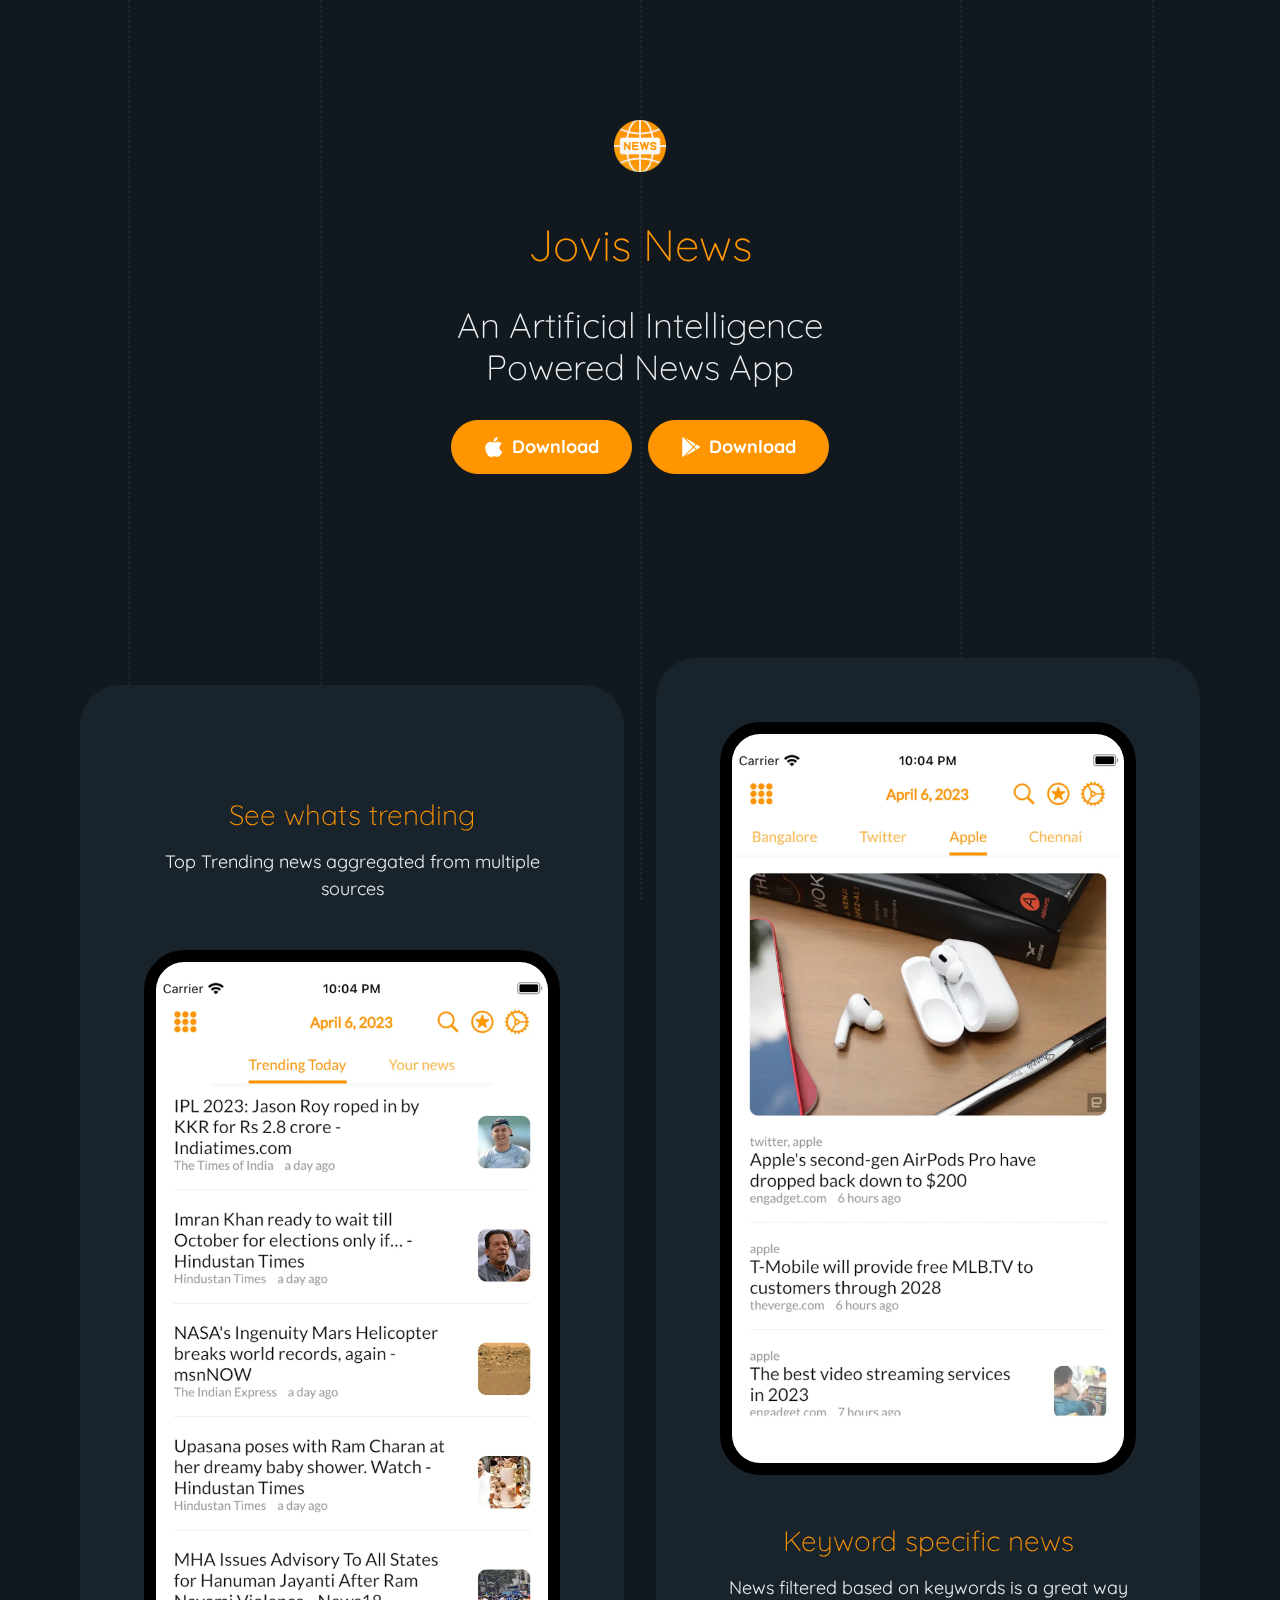
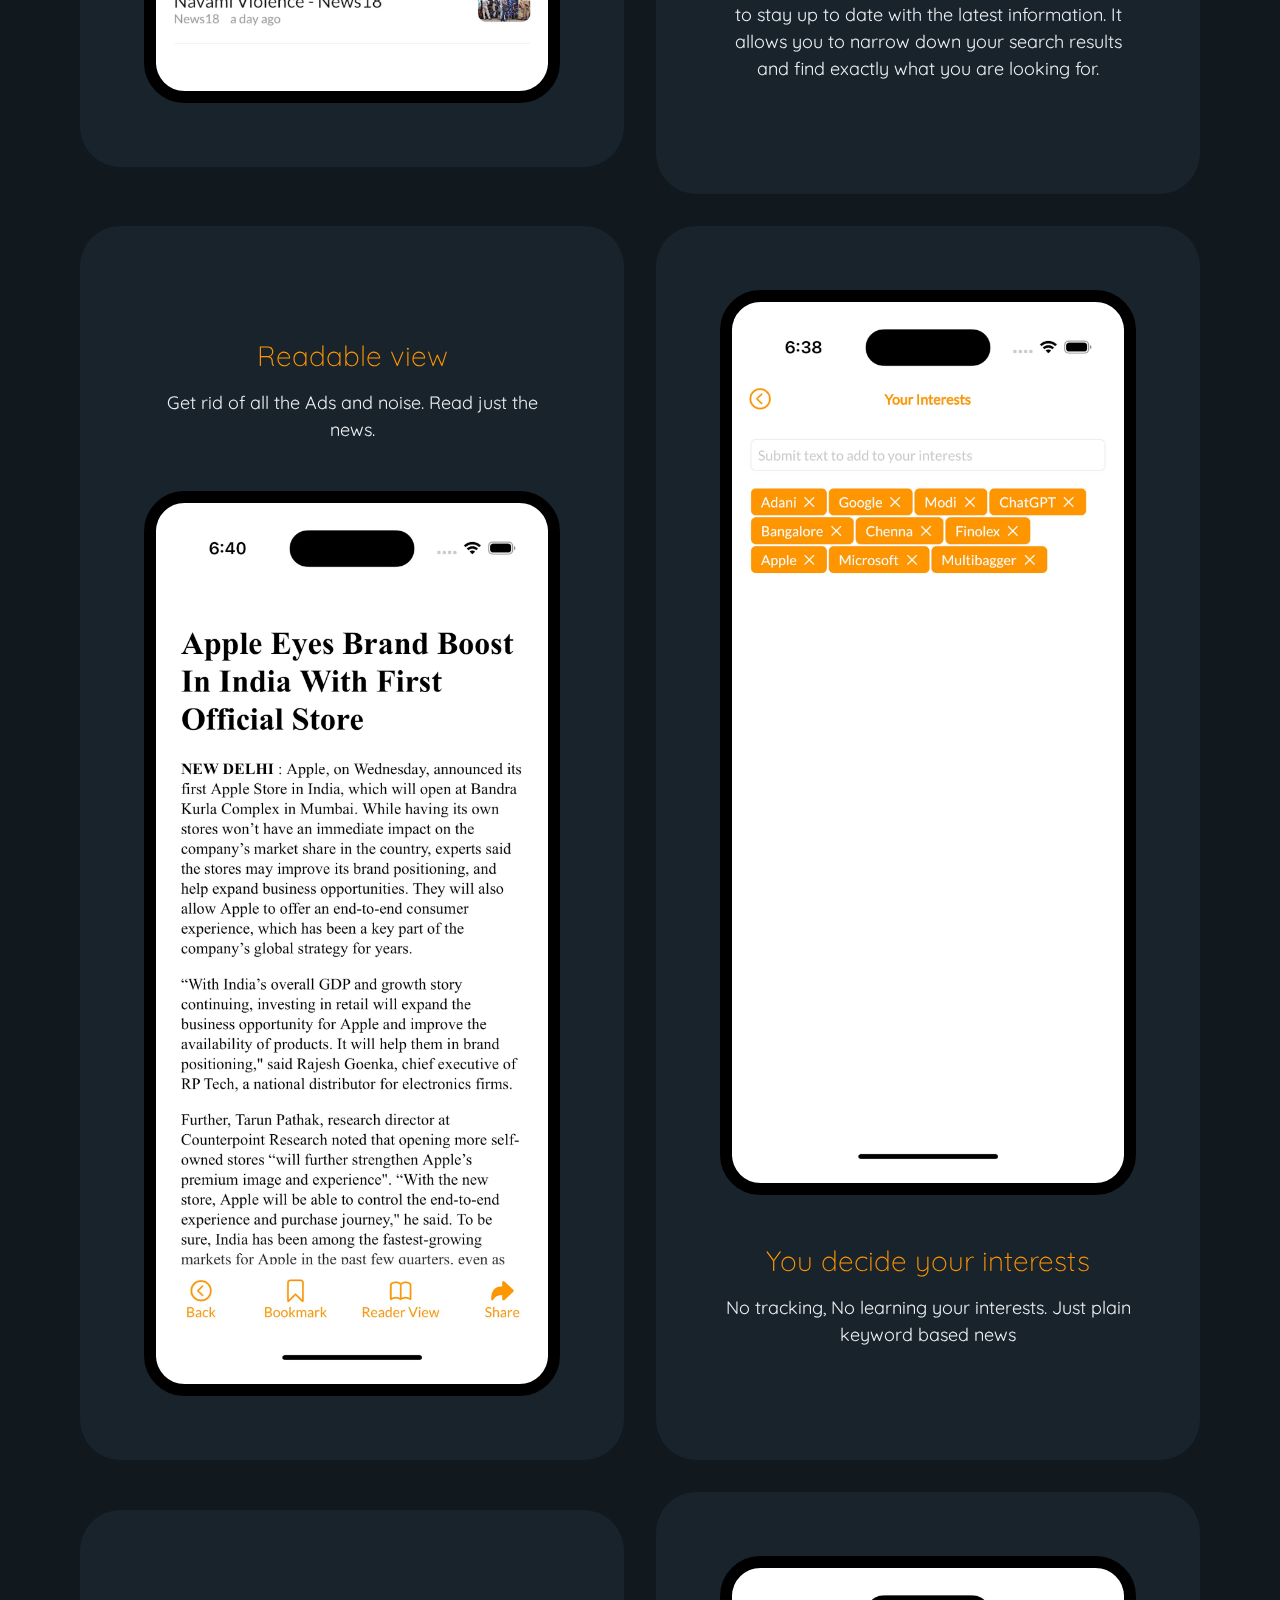
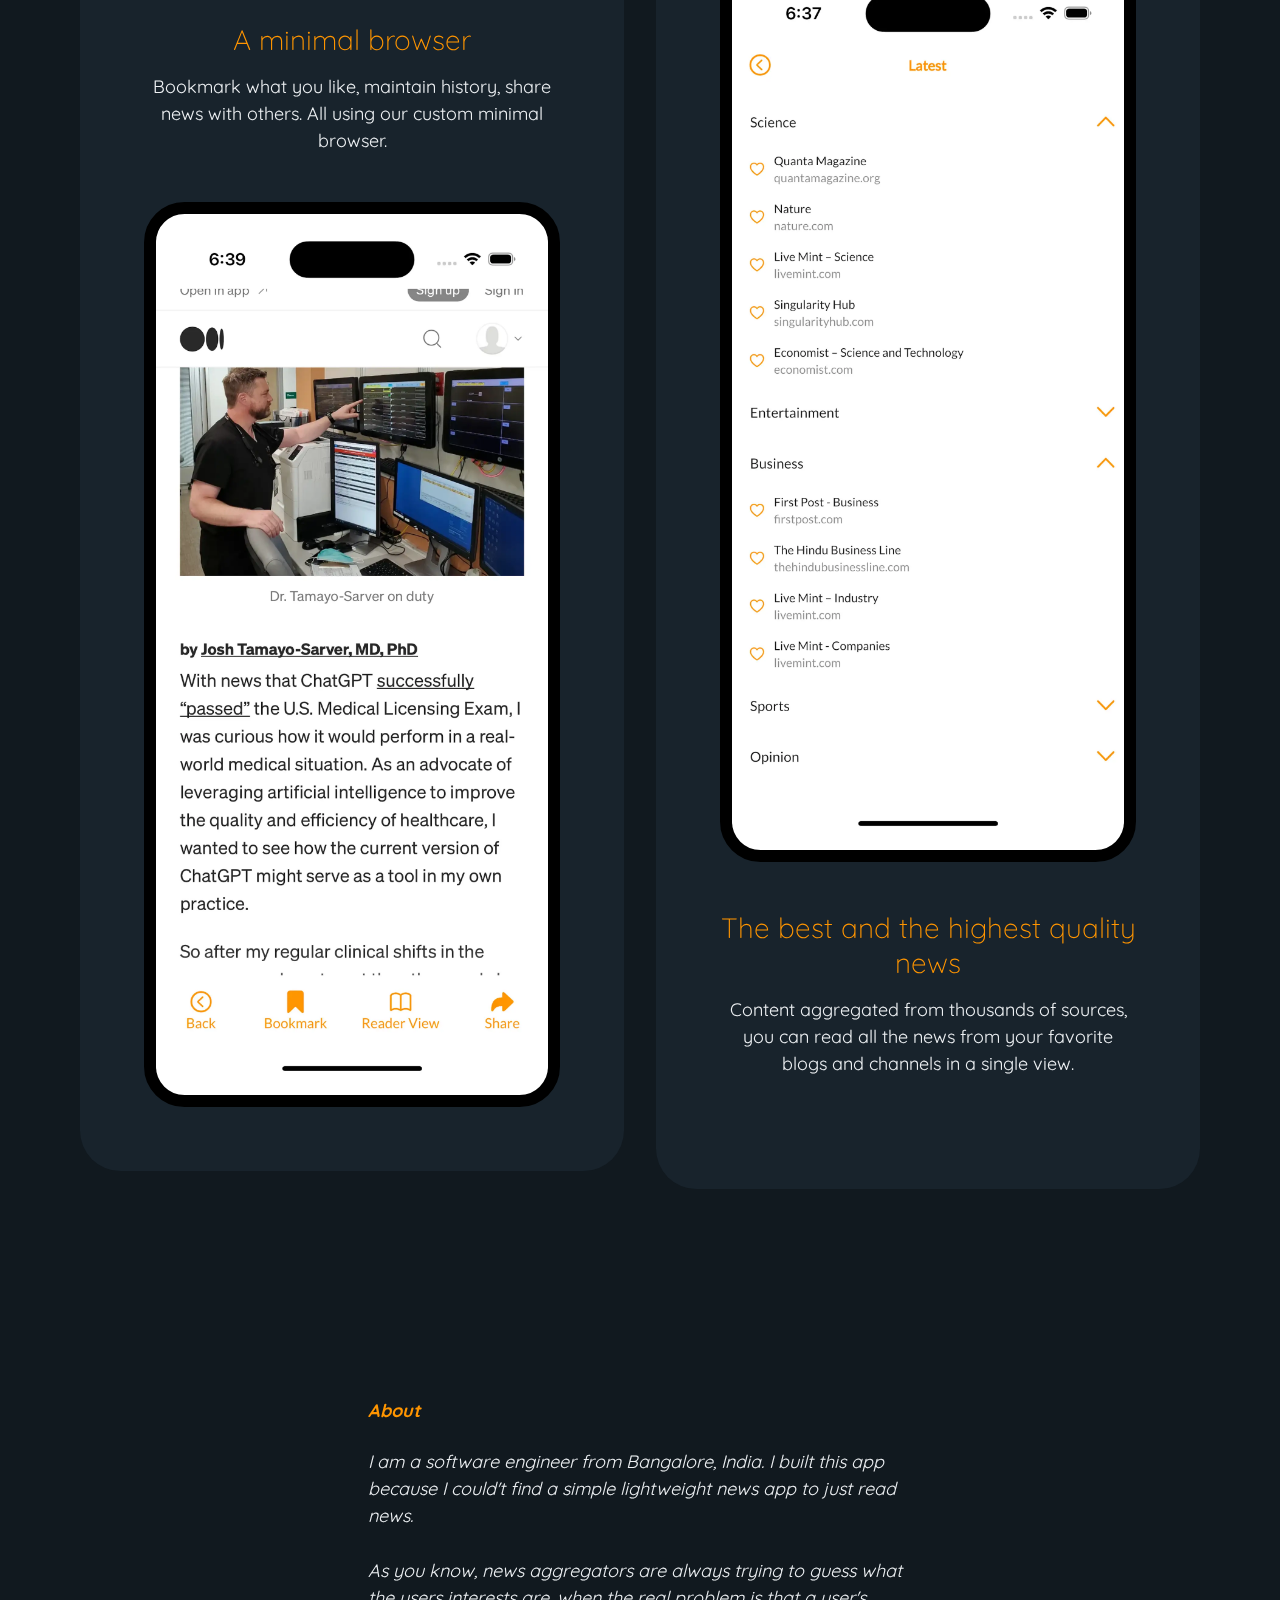
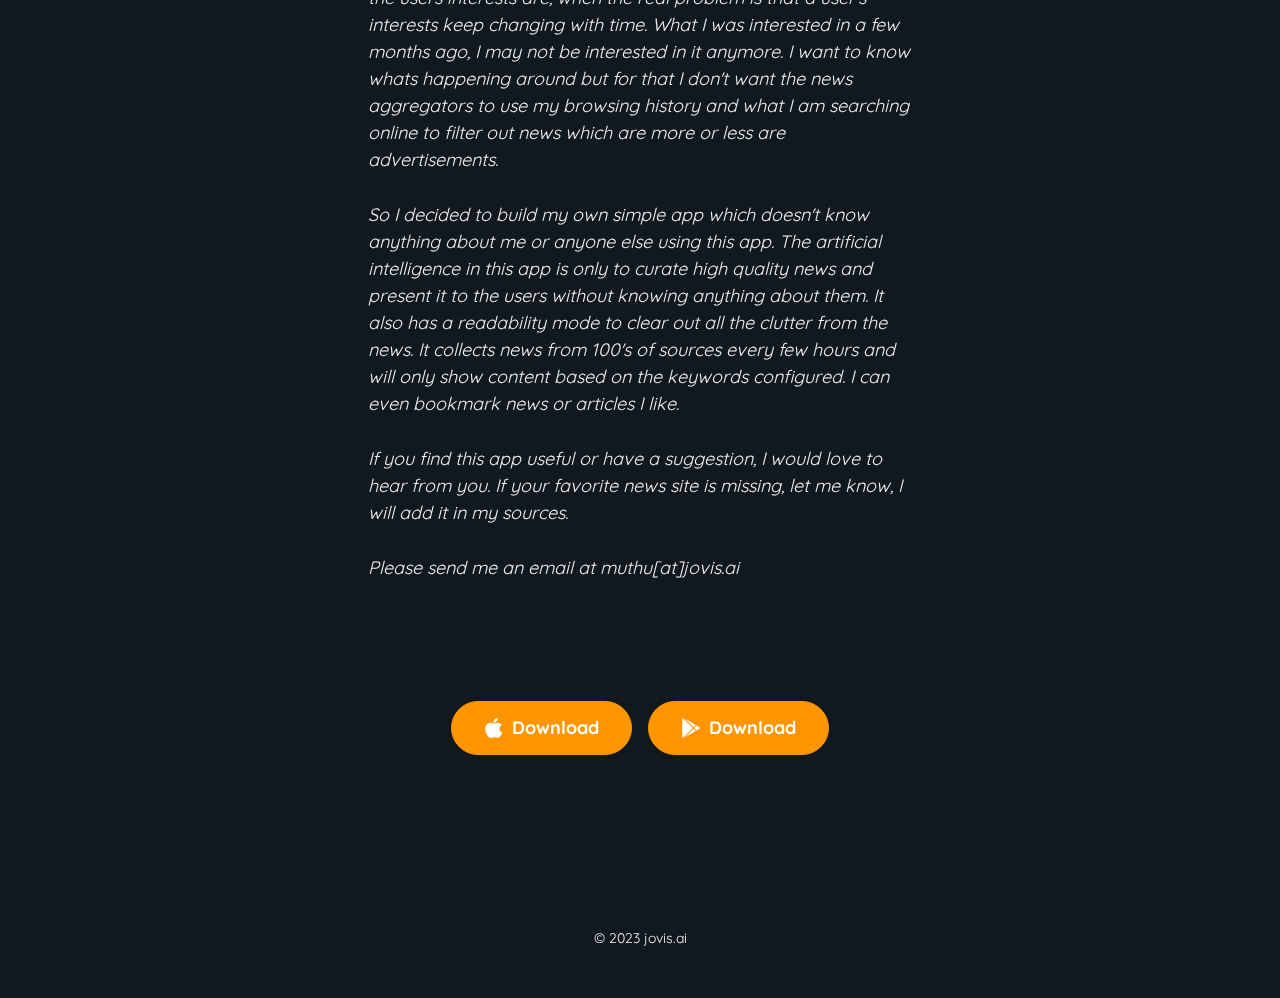
==== index.html @ 64f291eb "website first commit" ====
<!DOCTYPE html>
<html lang="en">

<head>
  <!-- META -->
  <meta charset="UTF-8">
  <meta name="title" content="Jovis News - An Artificial Intelligence Powered News App">
  <meta name="description" content="A revolutionary app that uses AI technology to curate news stories and provide users with personalized content.">
  <meta name="keywords" content=" Artificial Intelligence, News, India News">
  <meta name="robots" content="index, follow">
  <meta http-equiv="Content-Type" content="text/html; charset=utf-8">
  <meta http-equiv="content-language" content = "en">
  <meta name="author" content="Muthukrishnan">

  <link rel="apple-touch-icon" sizes="180x180" href="/apple-touch-icon.png">
  <link rel="icon" type="image/png" sizes="32x32" href="/favicon-32x32.png">
  <link rel="icon" type="image/png" sizes="16x16" href="/favicon-16x16.png">
  <link rel="manifest" href="/site.webmanifest">

  <meta property="og:title" content="Jovis News - An Artificial Intelligence Powered News App">
  <meta property="og:description" content="A revolutionary app that uses AI technology to curate news stories and provide users with personalized content.">
  <meta property="og:image" content="https://jovis.ai/images/ogp.jpg">
  <meta property="og:url" content="https://jovis.ai">

  <meta name="twitter:title" content="Jovis News - An Artificial Intelligence Powered News App">
  <meta name="twitter:description" content="A revolutionary app that uses AI technology to curate news stories and provide users with personalized content.">
  <meta name="twitter:url" content="https://jovis.ai/images/ogp.jpg">
  <meta name="twitter:card" content="An Artificial Intelligence Powered News App">

  <!-- LINK -->
  <link rel="me" href="#">
  <link rel="canonical" href="#">
  <link rel="icon" type="image/png" href="#" sizes="48x48">
  <link rel="stylesheet" href="style.css">
  <!-- TITLE -->
  <title>Jovis News - An Artificial Intelligence Powered News App</title>
</head>

<body>
  <div class="line-container">
    <div class="l1"></div>
    <div class="l2"></div>
    <div class="l3"></div>
    <div class="l4"></div>
    <div class="l5"></div>
  </div>
  <main role="main">
    <section class="ui-section-hero">
      <div class="ui-layout-container">
        <!-- COPYWRITING -->
        <div class="ui-layout-column-6 ui-layout-column-center">
          <img src="logo/icon.png" alt="Jovis News logo" class="logo_img" height="52" width="52" />
          <h1>Jovis News</h1>
          <h2 class="ui-text-intro">An Artificial Intelligence Powered News App</h2>
          <!-- CTA -->
          <div class="ui-component-cta ui-layout-flex">
            <!-- APP STORE -->
            <a href="https://apps.apple.com/in/app/jovis-news/id6447327610" rel="noopener noreferrer" target="_blank" role="link" aria-label="#"
              class="ui-component-button ui-component-button-normal ui-component-button-primary ui-component-button-icon">
              <svg fill="none" viewBox="0 0 16 16" height="20" width="20">
                <path fill="#fff"
                  d="M10.833 0c.143.972-.253 1.924-.775 2.598-.558.722-1.52 1.28-2.453 1.252-.17-.93.266-1.89.796-2.534C8.983.605 9.98.06 10.833 0zm2.8 13.679c.481-.737.66-1.108 1.034-1.94-2.714-1.032-3.149-4.89-.463-6.371-.82-1.027-1.97-1.623-3.057-1.623-.783 0-1.32.204-1.807.39-.407.155-.78.297-1.232.297-.49 0-.924-.156-1.378-.318-.499-.18-1.022-.367-1.672-.367-1.22 0-2.517.745-3.34 2.019-1.157 1.794-.96 5.167.916 8.04.67 1.028 1.566 2.183 2.738 2.194.486.005.81-.14 1.16-.298.4-.18.836-.375 1.59-.379.76-.004 1.188.194 1.583.376.341.157.658.303 1.14.298 1.172-.01 2.118-1.29 2.788-2.318z" />
              </svg>
              <span>Download</span>
            </a>
            <!-- PLAY STORE -->
            <a href="https://play.google.com/store/apps/details?id=com.jovis.news" rel="noopener noreferrer" role="link" aria-label="#"
              target="_blank"
              class="ui-component-button ui-component-button-normal ui-component-button-primary ui-component-button-icon">
              <svg fill="none" viewBox="0 0 16 16"  height="20" width="20">
                <path fill="#fff"
                  d="M1.478 0l7.998 8-7.997 8A.783.783 0 011 15.277V.723A.785.785 0 011.478 0zm8.553 8.555l1.808 1.808-8.59 4.974 6.782-6.782zm2.513-2.511l2.204 1.277a.786.786 0 010 1.358l-2.205 1.277L10.586 8l1.958-1.956zM3.249.663l8.591 4.973-1.809 1.809L3.25.663z" />
              </svg>
              <span>Download</span>
            </a>
          </div>
        </div>
      </div>
    </section>
    <section class="ui-section-feature">
      <div class="ui-layout-container">
        <!-- FEATURE -->
        <div class="ui-section-feature__layout ui-layout-grid ui-layout-grid-2">
          <div class="ui-component-card">
            <div class="ui-component-card--info">
              <h3>See whats trending</h3>
              <p class="ui-text-intro">Top Trending news aggregated from multiple sources</p>
            </div>
            <img class="mobile" src="screenshots/1.webp" loading="lazy" alt="#">
          </div>
          <div class="ui-component-card">
            <img class="mobile" src="screenshots/2.webp" loading="lazy" alt="#">
            <div class="ui-component-card--info">
              <h3>Keyword specific news</h3>
              <p class="ui-text-intro">News filtered based on keywords is a great way to stay up to date with the latest information. It allows you to narrow down your search results and find exactly what you are looking for.</p>
            </div>
          </div>
          <div class="ui-component-card">
            <div class="ui-component-card--info">
              <h3>Readable view</h3>
              <p class="ui-text-intro">Get rid of all the Ads and noise. Read just the news.</p>
            </div>
            <img class="mobile" src="screenshots/3.webp" loading="lazy"
              alt="#">
          </div>
          <div class="ui-component-card">
            <img class="mobile" src="screenshots/4.webp" loading="lazy"
              alt="#">
            <div class="ui-component-card--info">
              <h3>You decide your interests</h3>
              <p class="ui-text-intro">No tracking, No learning your interests. Just plain keyword based news</p>
            </div>
          </div>
          <div class="ui-component-card">
            <div class="ui-component-card--info">
              <h3>A minimal browser</h3>
              <p class="ui-text-intro">Bookmark what you like, maintain history, share news with others. All using our
                custom minimal browser.</p>
            </div>
            <img class="mobile" src="screenshots/5.webp" loading="lazy"
              alt="#">
          </div>
          <div class="ui-component-card">
            <img class="mobile" src="screenshots/6.webp" loading="lazy"
              alt="#">
            <div class="ui-component-card--info">
              <h3>The best and the highest quality news</h3>
              <p class="ui-text-intro">Content aggregated from thousands of sources, you can read all the news from your
                favorite blogs and channels in a single view.</p>
            </div>
          </div>
        </div>
      </div>
    </section>
    <section class="ui-section-close">
      <div class="ui-layout-container ">
        <div class="ui-layout-column-6 ui-layout-column-center story">
          <h4>About</h4>
          <p>
            I am a software engineer from Bangalore, India. I built this app because
            I could't find a simple lightweight news app to just read news.
          </p>
          <p>
            As you know, news aggregators are always trying to guess what the users interests are, when the real problem
            is that a user's interests keep changing with time. What I was interested in a few months ago, I may not be
            interested in it anymore. I want to know whats happening around but for that I don't want the news
            aggregators to use my browsing history and what I am searching online to filter out news which are more or
            less are advertisements.
          </p>
          <p>

            So I decided to build my own simple app which doesn't know anything about me or anyone else using this app.
            The artificial intelligence in this app is only to curate high quality news and present it to the users
            without knowing anything about them. It also has a readability mode to clear out all the clutter from the
            news. It collects news from 100's of sources every few hours and will only show content based on the
            keywords configured. I can even bookmark news or articles I like.
          </p>
          <p>
            If you find this app useful or have a suggestion, I would love to hear from you. If your favorite news site
            is missing, let me know, I will add it in my sources. </p>
          <p>
            Please send me an email at muthu[at]jovis.ai

          </p>
        </div>

      </div>
    </section>
    <section class="ui-section-close last-block">
      <div class="ui-layout-container">
        <div class="ui-layout-column-6 ui-layout-column-center">
          <!-- CTA -->
          <div class="ui-component-cta ui-layout-flex">
            <!-- APP STORE -->
            <a href="https://apps.apple.com/in/app/jovis-news/id6447327610"  rel="noopener noreferrer" target="_blank" role="link" aria-label="#"
              class="ui-component-button ui-component-button-normal ui-component-button-primary ui-component-button-icon">
              <svg fill="none" viewBox="0 0 16 16"  height="20" width="20">
                <path fill="#fff"
                  d="M10.833 0c.143.972-.253 1.924-.775 2.598-.558.722-1.52 1.28-2.453 1.252-.17-.93.266-1.89.796-2.534C8.983.605 9.98.06 10.833 0zm2.8 13.679c.481-.737.66-1.108 1.034-1.94-2.714-1.032-3.149-4.89-.463-6.371-.82-1.027-1.97-1.623-3.057-1.623-.783 0-1.32.204-1.807.39-.407.155-.78.297-1.232.297-.49 0-.924-.156-1.378-.318-.499-.18-1.022-.367-1.672-.367-1.22 0-2.517.745-3.34 2.019-1.157 1.794-.96 5.167.916 8.04.67 1.028 1.566 2.183 2.738 2.194.486.005.81-.14 1.16-.298.4-.18.836-.375 1.59-.379.76-.004 1.188.194 1.583.376.341.157.658.303 1.14.298 1.172-.01 2.118-1.29 2.788-2.318z" />
              </svg>
              <span>Download</span>
            </a>
            <!-- PLAY STORE -->
            <a href="https://play.google.com/store/apps/details?id=com.jovis.news" rel="noopener noreferrer" role="link" aria-label="#"
              target="_blank"
              class="ui-component-button ui-component-button-normal ui-component-button-primary ui-component-button-icon">
              <svg fill="none" viewBox="0 0 16 16"  height="20" width="20">
                <path fill="#fff"
                  d="M1.478 0l7.998 8-7.997 8A.783.783 0 011 15.277V.723A.785.785 0 011.478 0zm8.553 8.555l1.808 1.808-8.59 4.974 6.782-6.782zm2.513-2.511l2.204 1.277a.786.786 0 010 1.358l-2.205 1.277L10.586 8l1.958-1.956zM3.249.663l8.591 4.973-1.809 1.809L3.25.663z" />
              </svg>
              <span>Download</span>
            </a>
          </div>
        </div>
      </div>
    </section>
    <footer role="contentinfo" class="ui-section-footer">
      <div class="ui-layout-container">
        <div class="ui-section-footer__layout ui-layout-flex">
          <!-- COPYRIGHT -->
          <p class="ui-section-footer--copyright"><small>&copy; 2023 jovis.ai</small></p>
        </div>
      </div>
    </footer>
    <!-- Google tag (gtag.js) -->
    <script async src="https://www.googletagmanager.com/gtag/js?id=G-2JJCYH2349"></script>
    <script>
      window.dataLayer = window.dataLayer || [];
      function gtag(){dataLayer.push(arguments);}
      gtag('js', new Date());
      gtag('config', 'G-2JJCYH2349');
    </script>
  </main>
</body>

</html>
---- style.css ----
/*--------------------------------------------------------------
TABLE OF CONTENT
----------------------------------------------------------------
1.0 VARIABLE
|  1.1 COLOR
|  1.2 TYPOGRAPHY
|  1.3 LAYOUT
2.0 FOUNDATION
3.0 TYPOGRAPHY
4.0 IMAGE
5.0 LAYOUT
6.0 COMPONENT
|  6.1 CTA
|  6.2 BUTTON
|  6.3 CARD
7.0 SECTION
|  7.1 HEADER
|  7.2 HERO
|  7.3 FEATURE
|  7.4 CLOSE
|  7.5 FOOTER
8.0 MEDIA
|  8.1 768PX
|  8.2 1024PX
|  8.3 1200PX
--------------------------------------------------------------*/

/*--------------------------------------------------------------
1.0 VARIABLE
--------------------------------------------------------------*/
@import url('https://fonts.googleapis.com/css2?family=Quicksand:wght@300;400&display=swap');

:root {

  /*------------------------------------------------------------
  |
  | 1.1 COLOR
  |
  ------------------------------------------------------------*/

  --ui-color-brand: #FF9500;

  /* COLOR PALETTE */

  --ui-color-n-000: #11191f;
  --ui-color-n-050: #18232c;
  --ui-color-n-100: #ebebeb;
  --ui-color-n-300: #aeaeae;
  --ui-color-n-500: hsl(205, 18%, 86%);
  --ui-color-n-700: #282828;
  --ui-color-n-900: #252525;
  --ui-color-orange: #FF9500;

  /* BACKGROUND COLOR */
  
  --ui-color-background-primary  : var(--ui-color-n-000);
  --ui-color-background-secondary: var(--ui-color-n-050);

  /* TYPOGRAPHY COLOR */

  --ui-color-typography-heading: var(--ui-color-orange);
  --ui-color-typography-body   : var(--ui-color-n-900);
  --ui-color-typography-note   : var(--ui-color-n-300);
  --ui-color-typography-button : var(--ui-color-n-050);

  /*------------------------------------------------------------
  |
  | 1.2 TYPOGRAPHY
  |
  ------------------------------------------------------------*/

  --ui-typography-typeface: Quicksand, sans-serif;

  /* FONT SIZE */

  --ui-typography-h1: 1.9375rem;
  --ui-typography-h2: 1.5625rem;
  --ui-typography-h3: 1.25rem;
  --ui-typography-p : 1rem;
  --ui-typography-s : .8125rem;

  /* LEADING */

  --ui-typography-h1-leading: 1.2;
  --ui-typography-h2-leading: 1.2;
  --ui-typography-h3-leading: 1.25;
  --ui-typography-p-leading : 1.5;

  /* MARGIN */

  --ui-typography-margin-heading: .75rem;
  --ui-typography-margin-body   : 1.125rem;

  /*------------------------------------------------------------
  |
  | 1.3 LAYOUT
  |
  ------------------------------------------------------------*/
  
  --ui-layout-container: 1.25rem;
  --ui-layout-grid     : 3.625rem;
  --ui-layout-gutter   : 1rem;

  /* GAP */

  --ui-gap-cta : .5rem;
  --ui-gap-card: 1.25rem;

  /* BORDER RADIUS */
  
  --ui-radius-button: 4.5vh;
  --ui-radius-card  : 4.5vh;

}

/*--------------------------------------------------------------
2.0 FOUNDATION
--------------------------------------------------------------*/

html { box-sizing: border-box; }

*,
*:before,
*:after { box-sizing: inherit; }

body {
  background-color: var(--ui-color-background-primary);
  color: var(--ui-color-typography-body);
  font-family: var(--ui-typography-typeface);
  font-feature-settings: "liga", "kern";
  font-size: var(--ui-typography-p);
  font-weight: 400;
  line-height: var(--ui-typography-p-leading);
  margin: 0 auto;
  text-rendering: optimizeLegibility;
  -webkit-font-smoothing: antialiased;
}

/*--------------------------------------------------------------
3.0 TYPOGRAPHY
--------------------------------------------------------------*/

a {
  color: var(--ui-color-brand);
  text-decoration: none;
}

h1,
h2,
h3,
p { margin-top: 0; color: hsl(205, 20%, 94%); }

h1,
h2,
h3 {
  color: var(--ui-color-typography-heading);
  margin-bottom: var(--ui-typography-margin-heading);
  font-weight: 300;
}

h1 {
  font-size: var(--ui-typography-h1);
  line-height: var(--ui-typography-h1-leading);
}

h2 {
  font-size: var(--ui-typography-h2);
  line-height: var(--ui-typography-h2-leading);
}

h3 {
  font-size: var(--ui-typography-h3);
  line-height: var(--ui-typography-h3-leading);
}

p { margin-bottom: var(--ui-typography-margin-body); }

p:last-child { margin-bottom: 0; }

strong { font-weight: 700; }

small { font-size: var(--ui-typography-s); }

.ui-text-note {
  color: var(--ui-color-typography-note);
  line-height: 1;
}

/*--------------------------------------------------------------
4.0 IMAGE
--------------------------------------------------------------*/

img,
svg {
  display: block;
  height: auto;
  margin: 0 auto;
  max-width: 100%;
}

/*--------------------------------------------------------------
5.0 LAYOUT
--------------------------------------------------------------*/

.ui-layout-container {
  padding-left: var(--ui-layout-container);
  padding-right: var(--ui-layout-container);
}

.ui-layout-flex,
.ui-layout-grid {
  align-items: center;
  justify-content: center;
}

.ui-layout-flex { display: flex; }

.ui-layout-grid { display: grid; }

/*--------------------------------------------------------------
6.0 COMPONENT
--------------------------------------------------------------*/

/*--------------------------------------------------------------
|
| 6.1 CTA
|
--------------------------------------------------------------*/

.ui-component-cta {
  column-gap: var(--ui-gap-cta);
  flex-direction: row;
}

/*--------------------------------------------------------------
|
| 6.2 BUTTON
|
--------------------------------------------------------------*/

.ui-component-button {
  border: .0625rem solid var(--ui-color-brand);
  border-radius: var(--ui-radius-button);
  display: block;
  font-weight: 700;
  line-height: 1;
  text-align: center;
}

.ui-component-button-primary {
  background-color: var(--ui-color-brand);
  color: var(--ui-color-typography-button);
}

.ui-component-button-normal { padding: 1rem 2rem; }

.ui-component-button-icon {
  align-items: center;
  column-gap: .5rem;
  display: flex;
}

/*--------------------------------------------------------------
|
| 6.3 CARD
|
--------------------------------------------------------------*/

.ui-component-card {
  background-color: var(--ui-color-background-secondary);
  border-radius: var(--ui-radius-card);
  overflow: hidden;
  padding-left: 1.5rem;
  padding-right: 1.5rem;
  padding-top: 1.5rem;
  text-align: center;
  width: 100%;
}

.ui-component-card--info {
  padding-bottom: 2.25rem;
  padding-top: 2.25rem;
}

/*--------------------------------------------------------------
7.0 SECTION
--------------------------------------------------------------*/

/*--------------------------------------------------------------
|
| 7.1 HEADER
|
--------------------------------------------------------------*/

.ui-section-header {
  padding-bottom: 1.25rem;
  padding-top: 1.25rem;
}

.ui-section-header__layout { justify-content: space-between; }

/*--------------------------------------------------------------
|
| 7.2 HERO
|
--------------------------------------------------------------*/

.ui-section-hero {
  padding-bottom: 5rem;
  padding-top: 5rem;
  text-align: center;
}

/*--------------------------------------------------------------
|
| 7.3 FEATURE
|
--------------------------------------------------------------*/

.ui-section-feature {
  padding-bottom: 1.25rem;
  padding-top: 1.25rem;
  text-align: center;
}

.ui-section-feature__layout { row-gap: var(--ui-gap-card); }

/*--------------------------------------------------------------
|
| 7.4 CLOSE
|
--------------------------------------------------------------*/

.ui-section-close {
  padding-bottom: 5rem;
  padding-top: 5rem;
  text-align: center;
}

.ui-section-close--logo {
  margin-bottom: var(--ui-typography-margin-body);
}

/*--------------------------------------------------------------
|
| 7.5 FOOTER
|
--------------------------------------------------------------*/

.ui-section-footer {
  padding-bottom: 1.25rem;
  padding-top: 1.25rem;
}

.ui-section-footer__layout {
  column-gap: var(--ui-layout-gutter);
}

.ui-section-footer--copyright {
  margin: 0 auto;
}

/*--------------------------------------------------------------
8.0 MEDIA
--------------------------------------------------------------*/

/*--------------------------------------------------------------
|
| 8.1 768PX
|
--------------------------------------------------------------*/

@media screen and (min-width: 48rem) {

  /*------------------------------------------------------------
  VARIABLE
  ------------------------------------------------------------*/
  
  :root {

    /*----------------------------------------------------------
    |
    | TYPOGRAPHY
    |
    ----------------------------------------------------------*/

    /* FONT SIZE */

    --ui-typography-h1: 2.1875rem;
    --ui-typography-h2: 1.75rem;
    --ui-typography-h3: 1.4375rem;
    --ui-typography-p : 1.125rem;
    --ui-typography-s : .875rem;

    /* MARGIN */

    --ui-typography-margin-body: 1.25rem;

    /*----------------------------------------------------------
    |
    | LAYOUT
    |
    ----------------------------------------------------------*/

    --ui-layout-container: 4.25rem;
    --ui-layout-gutter   : 1.5rem;

    /* GAP */

    --ui-gap-cta : 1rem;
    --ui-gap-card: 1.5rem;

  }

  /*------------------------------------------------------------
  LAYOUT
  ------------------------------------------------------------*/

  .ui-layout-container,
  .ui-layout-column-center {
    margin-left: auto;
    margin-right: auto;
  }

  .ui-layout-grid-2 {
    column-gap: var(--ui-layout-gutter);
    grid-template-columns: repeat(2, 1fr);
    justify-items: center;
  }

  .ui-layout-column-6 {
    width: calc((var(--ui-layout-grid) * 6) +
           (var(--ui-layout-gutter) * 5));
  }

  /*------------------------------------------------------------
  COMPONENT
  ------------------------------------------------------------*/

  /*------------------------------------------------------------
  |
  | CARD
  |
  ------------------------------------------------------------*/

  .ui-component-card {
    padding: 2.25rem;
  }

  /*------------------------------------------------------------
  SECTION
  ------------------------------------------------------------*/

  /*------------------------------------------------------------
  |
  | HEADER
  |
  ------------------------------------------------------------*/

  .ui-section-header {
    padding-bottom: 2rem;
    padding-top: 2rem;
  }

  /*------------------------------------------------------------
  |
  | FEATURE
  |
  ------------------------------------------------------------*/

  .ui-section-feature {
    padding-bottom: 2.5rem;
    padding-top: 2.5rem;
  }

  /*------------------------------------------------------------
  |
  | CLOSE
  |
  ------------------------------------------------------------*/

  .ui-section-close--logo { width: 4rem; }

  /*------------------------------------------------------------
  |
  | FOOTER
  |
  ------------------------------------------------------------*/

  .ui-section-footer {
    padding-bottom: 2rem;
    padding-top: 2rem;
  }
  
}

/*--------------------------------------------------------------
|
| 8.2 1024PX
|
--------------------------------------------------------------*/

@media screen and (min-width: 64rem) {

  /*------------------------------------------------------------
  VARIABLE
  ------------------------------------------------------------*/

  :root {

    /*----------------------------------------------------------
    |
    | LAYOUT
    |
    ----------------------------------------------------------*/

    --ui-layout-container: 0;
  
  }

  /*------------------------------------------------------------
  TYPOGRAPHY
  ------------------------------------------------------------*/

  a { transition: all 250ms ease; }

  a:not(.ui-component-button):hover {
    color: var(--ui-color-typography-body);
  }

  /*------------------------------------------------------------
  LAYOUT
  ------------------------------------------------------------*/
  
  .ui-layout-container { width: 60rem; }

  /*------------------------------------------------------------
  COMPONENT
  ------------------------------------------------------------*/

  /*------------------------------------------------------------
  |
  | CARD
  |
  ------------------------------------------------------------*/

  .ui-component-card {
    padding: 3rem;
  }

  .ui-component-card--info {
    padding-bottom: 3rem;
    padding-top: 3rem;
  }

}

/*--------------------------------------------------------------
|
| 8.3 1200PX
|
--------------------------------------------------------------*/

@media screen and (min-width: 75rem) {

  /*------------------------------------------------------------
  VARIABLE
  ------------------------------------------------------------*/

  :root {

    /*----------------------------------------------------------
    |
    | TYPOGRAPHY
    |
    ----------------------------------------------------------*/

    /* FONT SIZE */

    --ui-typography-h1: 2.75rem;
    --ui-typography-h2: 2.1875rem;
    --ui-typography-h3: 1.75rem;
    --ui-typography-h4: 1.4375rem;

    /* MARGIN */

    --ui-typography-margin-heading: 1rem;
    --ui-typography-margin-body   : 1.75rem;

    /*----------------------------------------------------------
    |
    | LAYOUT
    |
    ----------------------------------------------------------*/

    --ui-layout-grid  : 4rem;
    --ui-layout-gutter: 2rem;

    /* GAP */
    
    --ui-gap-card: 2rem;
    
  }

  /*------------------------------------------------------------
  TYPOGRAPHY
  ------------------------------------------------------------*/

  .ui-text-intro {
    color: hsl(205, 20%, 94%);
  }

  /*------------------------------------------------------------
  LAYOUT
  ------------------------------------------------------------*/
  
  .ui-layout-container { width: 70rem; }

  /*------------------------------------------------------------
  COMPONENT
  ------------------------------------------------------------*/

  /*------------------------------------------------------------
  |
  | BUTTON
  |
  ------------------------------------------------------------*/

  .ui-component-button-normal {
    padding: 1rem 2rem;
  }

  /*------------------------------------------------------------
  |
  | CARD
  |
  ------------------------------------------------------------*/

  .ui-component-card {
    padding: 4rem;
  }
  
  /*------------------------------------------------------------
  SECTION
  ------------------------------------------------------------*/

  /*------------------------------------------------------------
  |
  | HEADER
  |
  ------------------------------------------------------------*/

  .ui-section-header {
    padding-bottom: 3rem;
    padding-top: 3rem;
  }

  /*------------------------------------------------------------
  |
  | HERO
  |
  ------------------------------------------------------------*/

  .ui-section-hero {
    padding-bottom: 7.5rem;
    padding-top: 7.5rem;
  }

  /*------------------------------------------------------------
  |
  | FEATURE
  |
  ------------------------------------------------------------*/

  .ui-section-feature {
    padding-bottom: 4rem;
    padding-top: 4rem;
  }

  /*------------------------------------------------------------
  |
  | CLOSE
  |
  ------------------------------------------------------------*/

  .ui-section-close {
    padding-bottom: 7.5rem;
    padding-top: 7.5rem;
  }
  
  /*------------------------------------------------------------
  |
  | FOOTER
  |
  ------------------------------------------------------------*/

  .ui-section-footer {
    padding-bottom: 3rem;
    padding-top: 3rem;
  }

}

.logo_img{
  padding-bottom: 0.83em;
}

.last-block{
  padding-top: 0;
}

.story {
  font-style: italic;
  text-align:left;
}

.mobile {
  border: 1.334vh solid #000000;
  border-radius: var(--ui-radius-card);
  padding: 1rem 0;
  background: white;
}

h1 {
  color: #ff9500;
  margin: 2rem;
}

h2 {
  color: #ebebeb;
  margin: 2rem;
}

h4 { 
  color: #ff9500;
}

.ui-component-button-primary{
  color: white;
}


.line-container {
  position: absolute;
  max-width: 1100px;
  margin: 0 auto;
  min-height: 100vh;
  height: 100%;
  width: 100vw;
  left: 0;
  right: 0;
  pointer-events: none;
  z-index: -100;
}

.line-container>div {
  width: 1px;
  opacity: 0.25;
  border: 1px dashed #4c4c4c;
  height: 100%;
  position: fixed;
  top: 0;
}

.line-container .l1 {
  left: 10%;
}

.line-container .l2 {
  left: 25%;
}

.line-container .l3 {
  left: 50%;
}

.line-container .l4 {
  left: 75%;
}

.line-container .l5 {
  left: 90%;
}
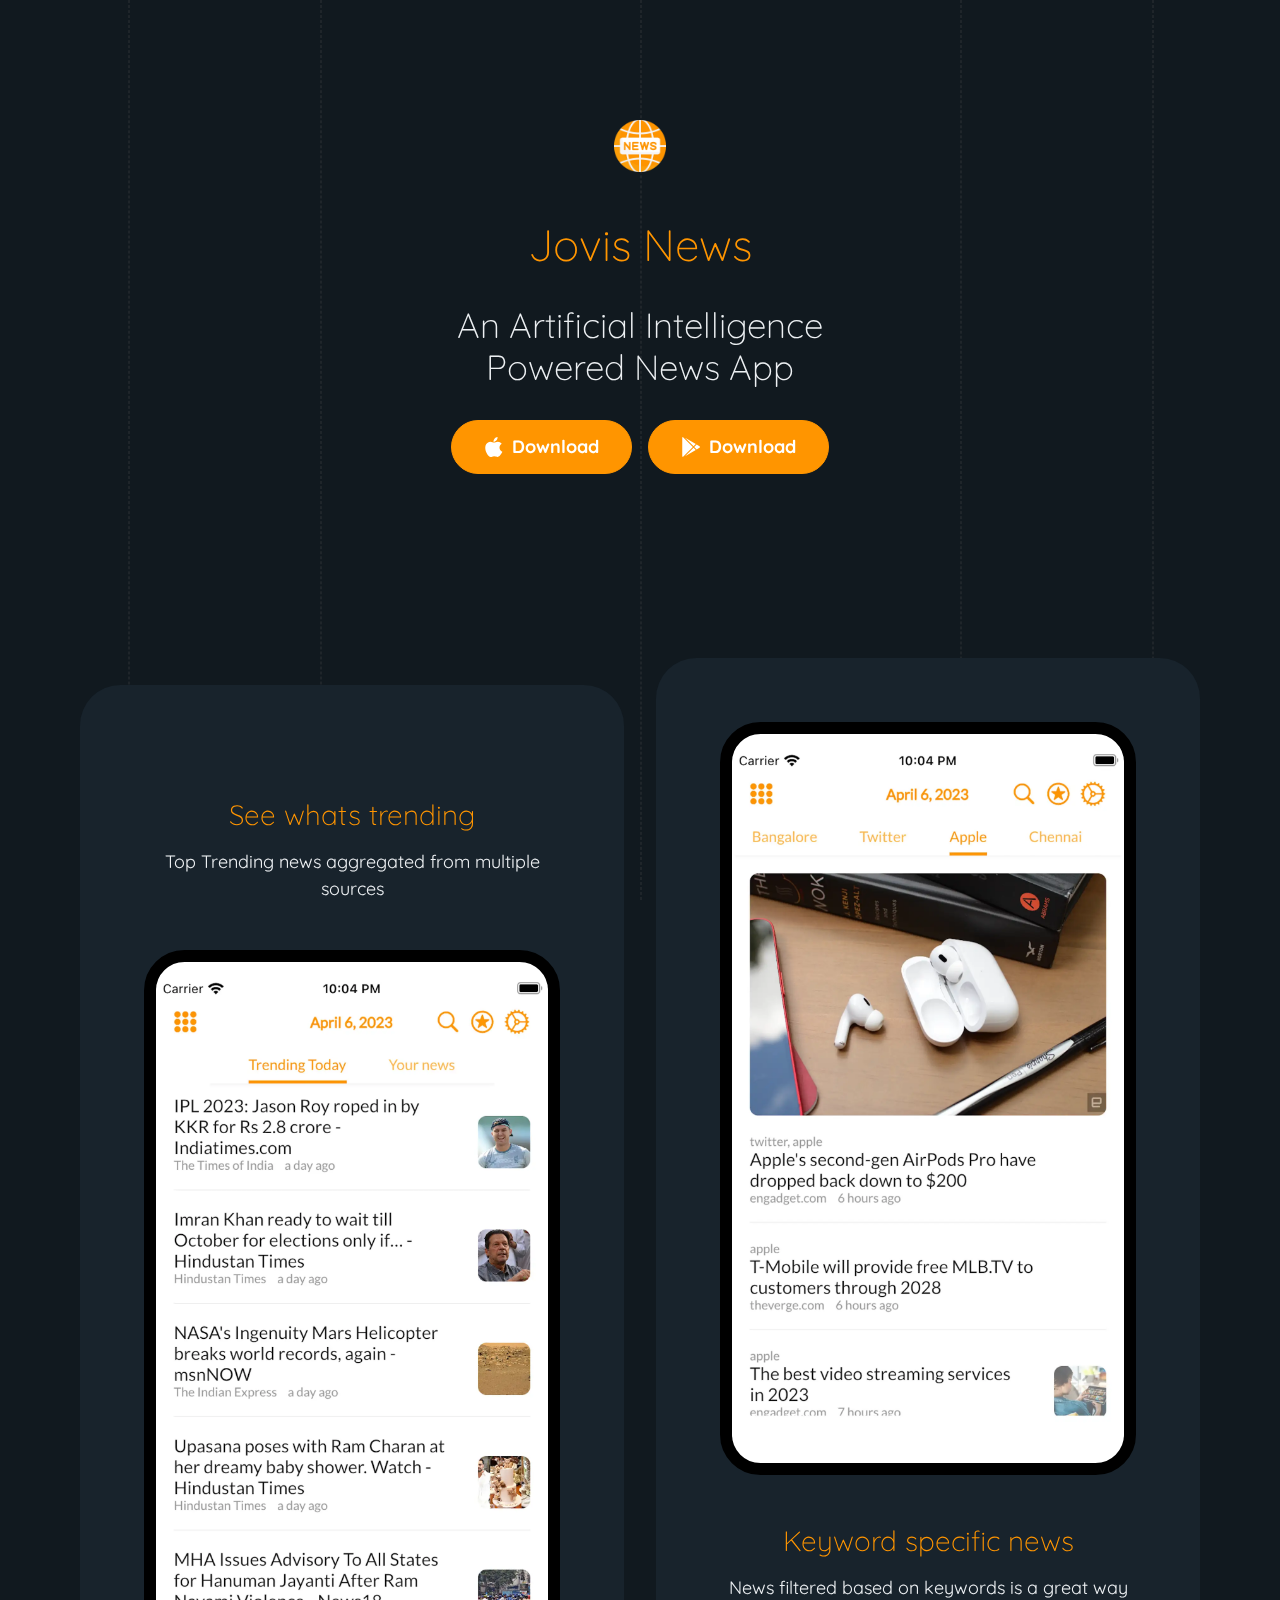
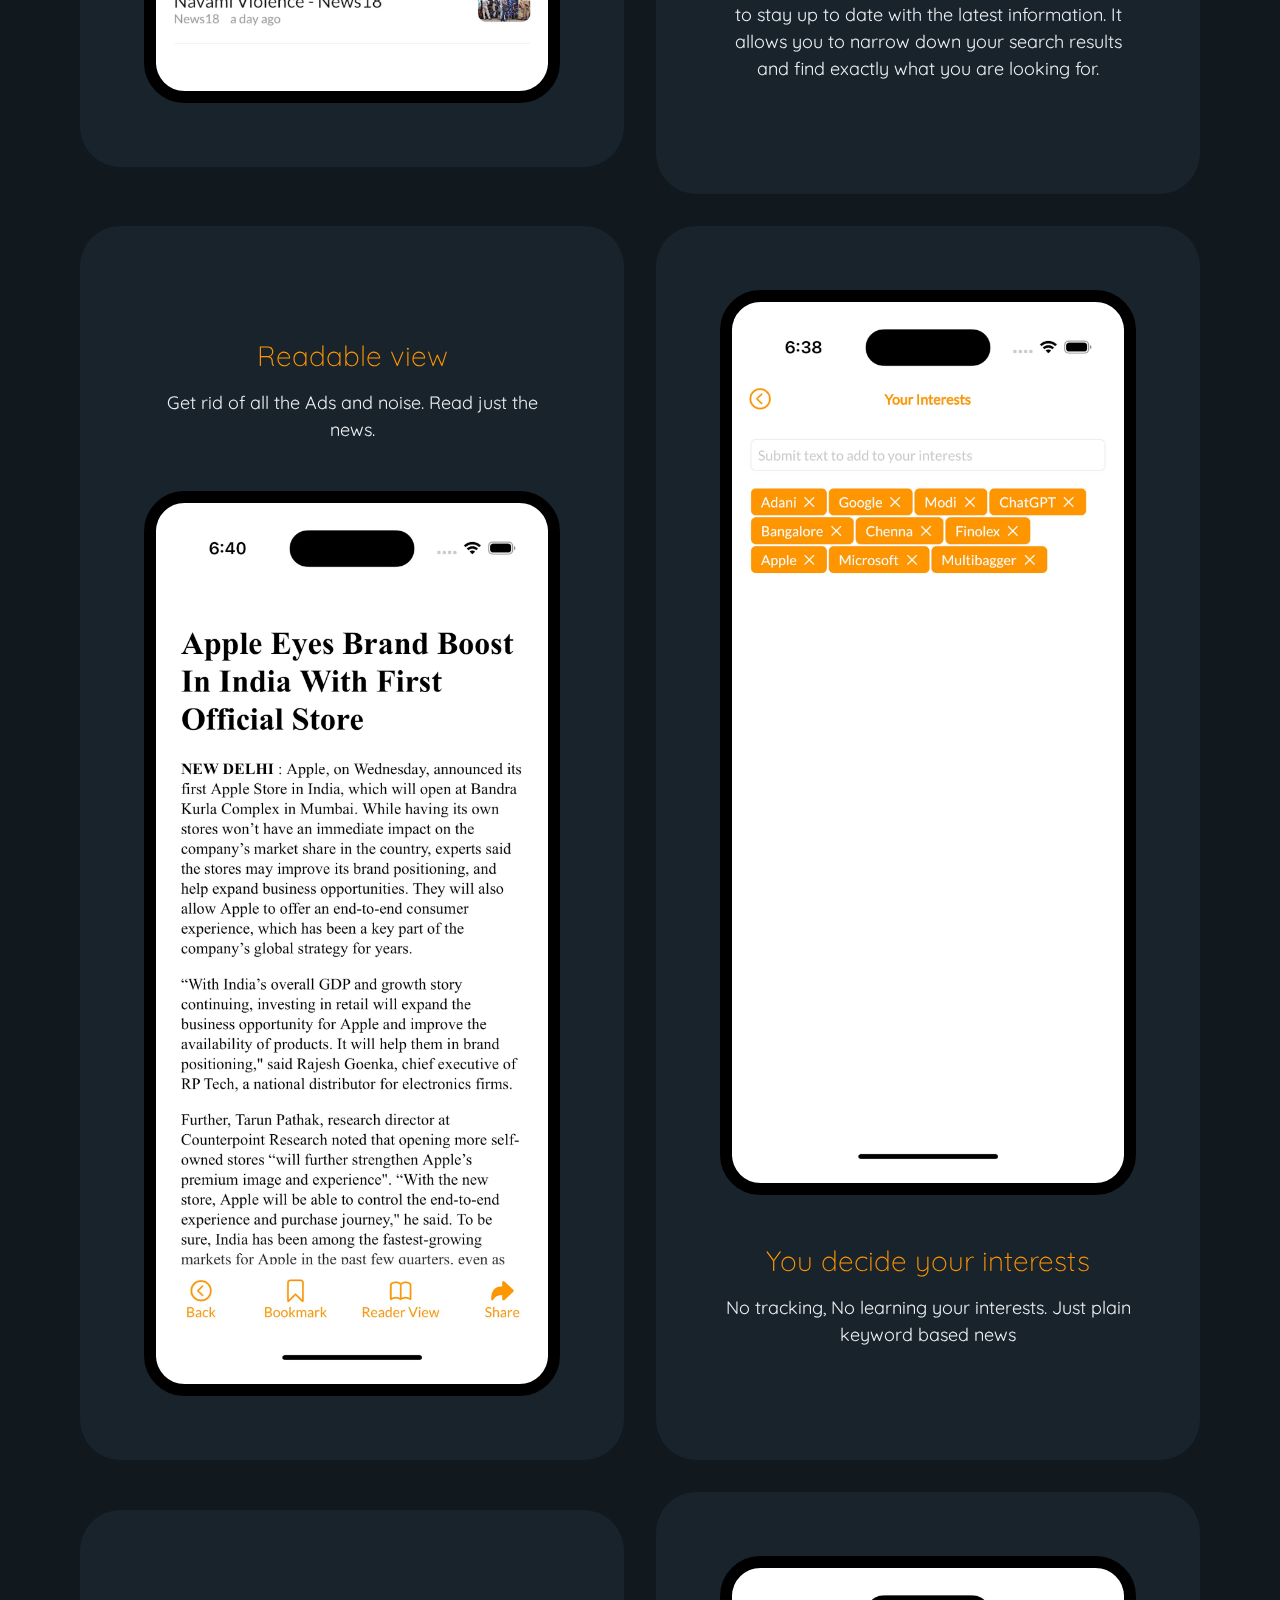
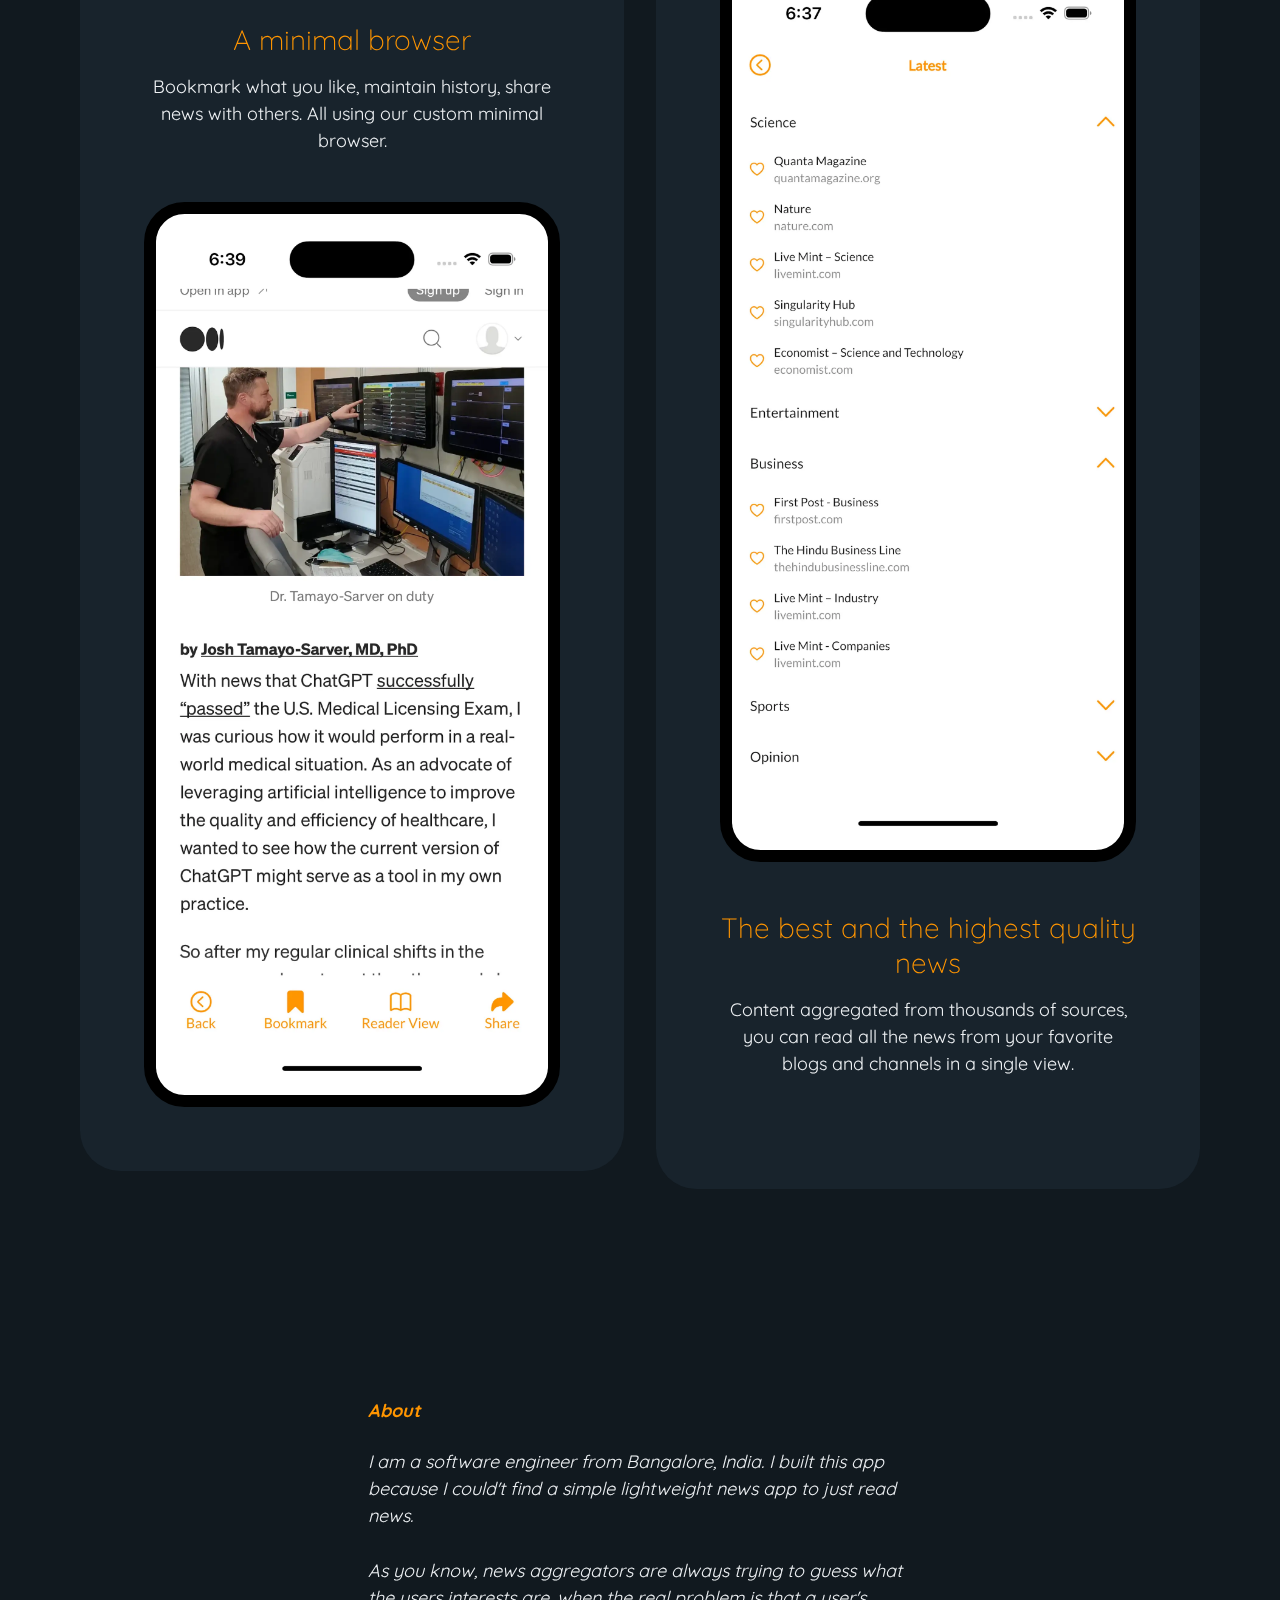
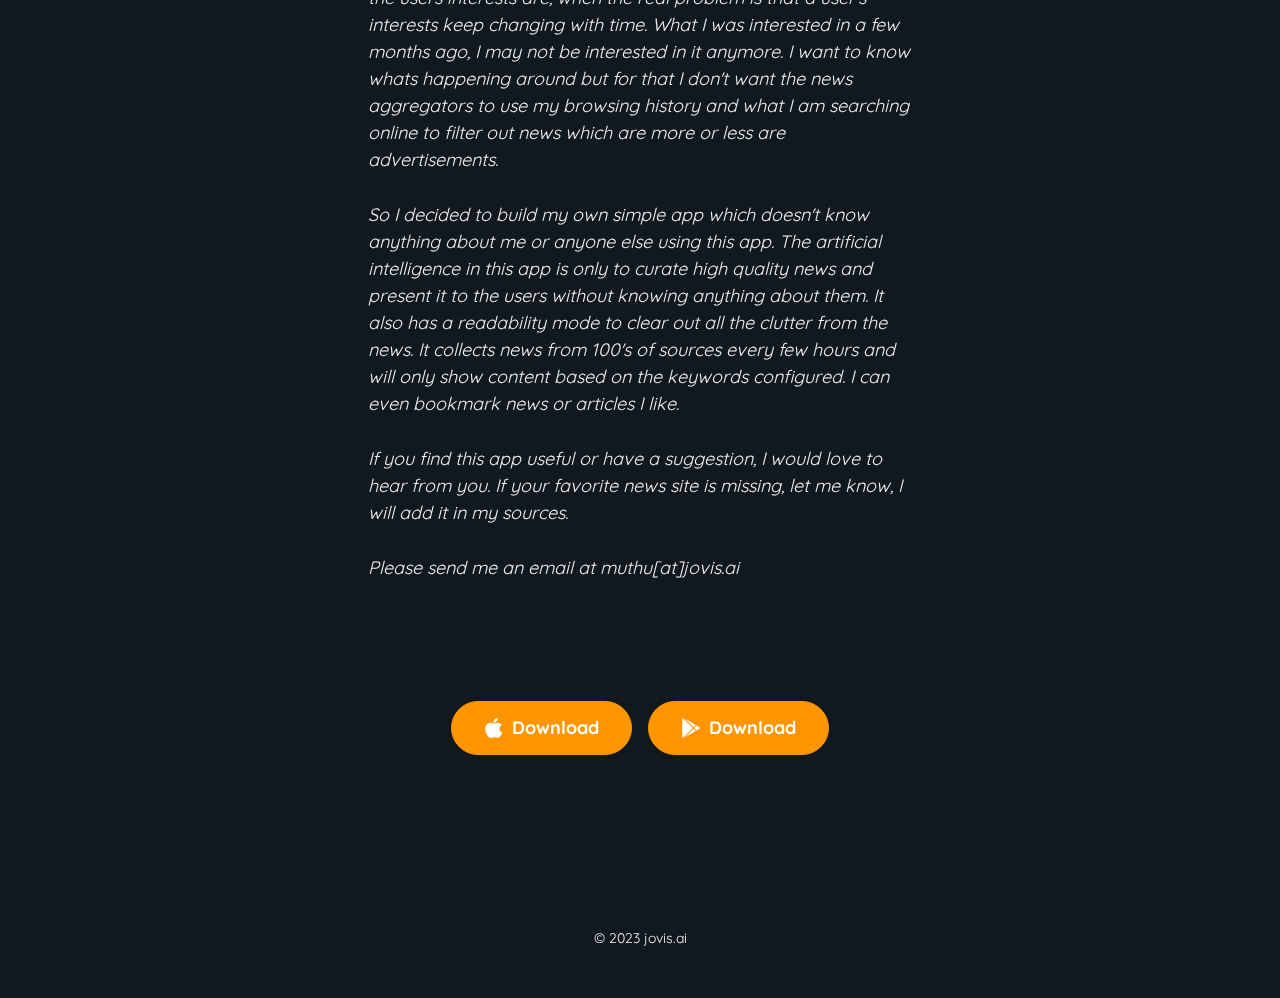
==== commit abb3df45: "Made the site responsive" ====
--- a/index.html
+++ b/index.html
@@ -4,6 +4,7 @@
 <head>
   <!-- META -->
   <meta charset="UTF-8">
+  <meta name="viewport" content="width=device-width,initial-scale=1">
   <meta name="title" content="Jovis News - An Artificial Intelligence Powered News App">
   <meta name="description" content="A revolutionary app that uses AI technology to curate news stories and provide users with personalized content.">
   <meta name="keywords" content=" Artificial Intelligence, News, India News">
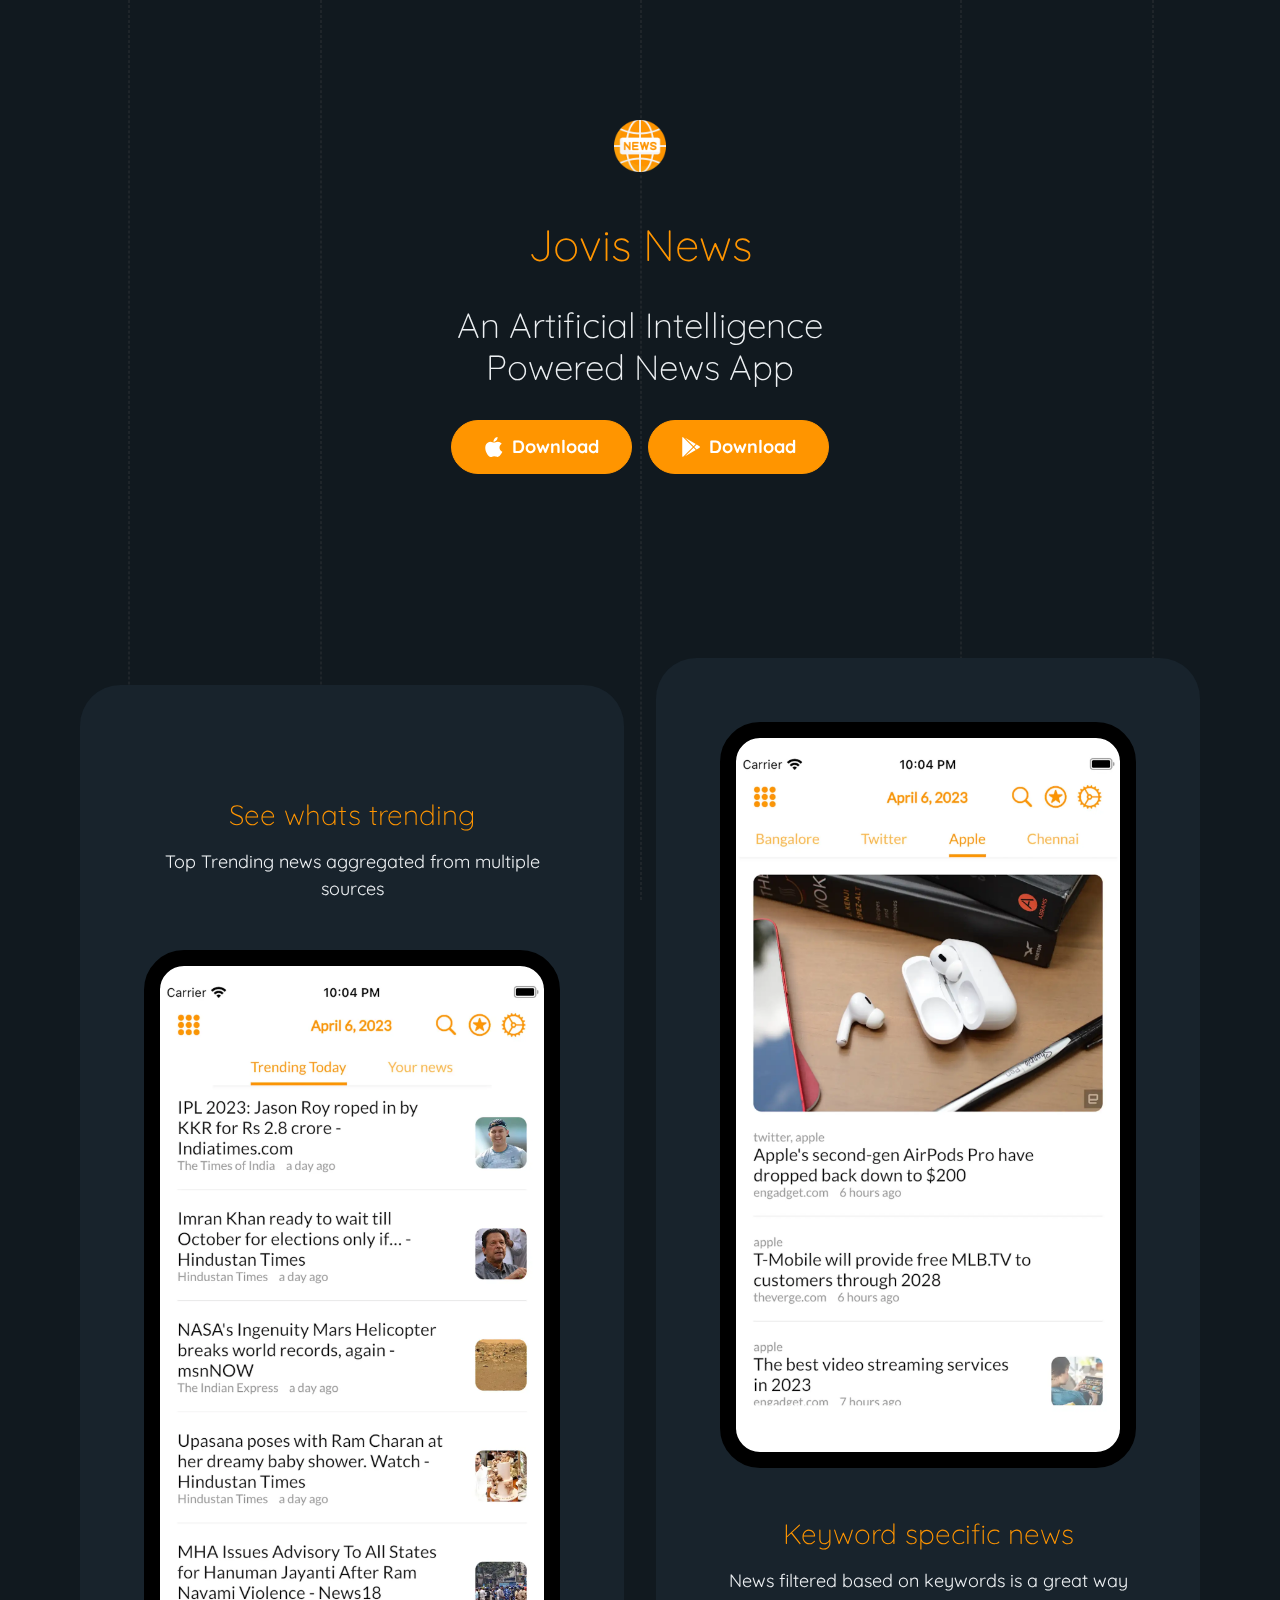
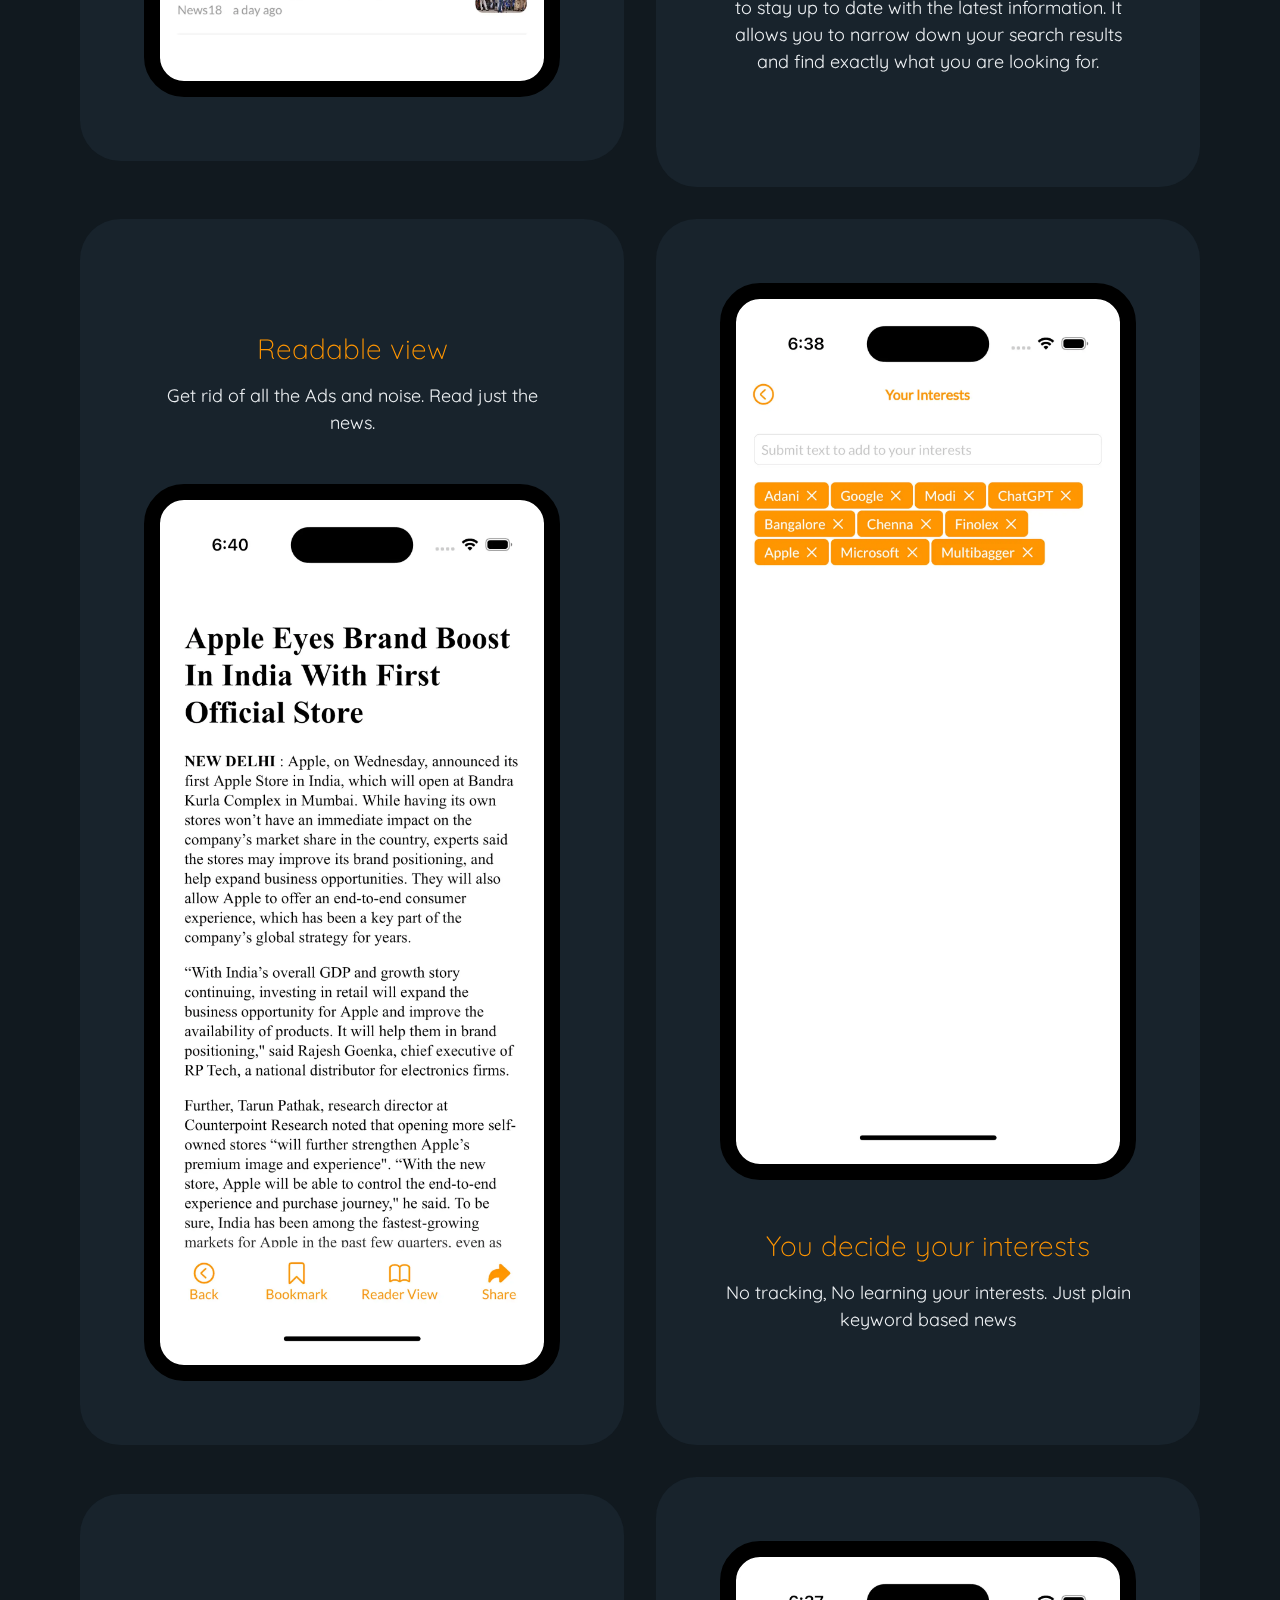
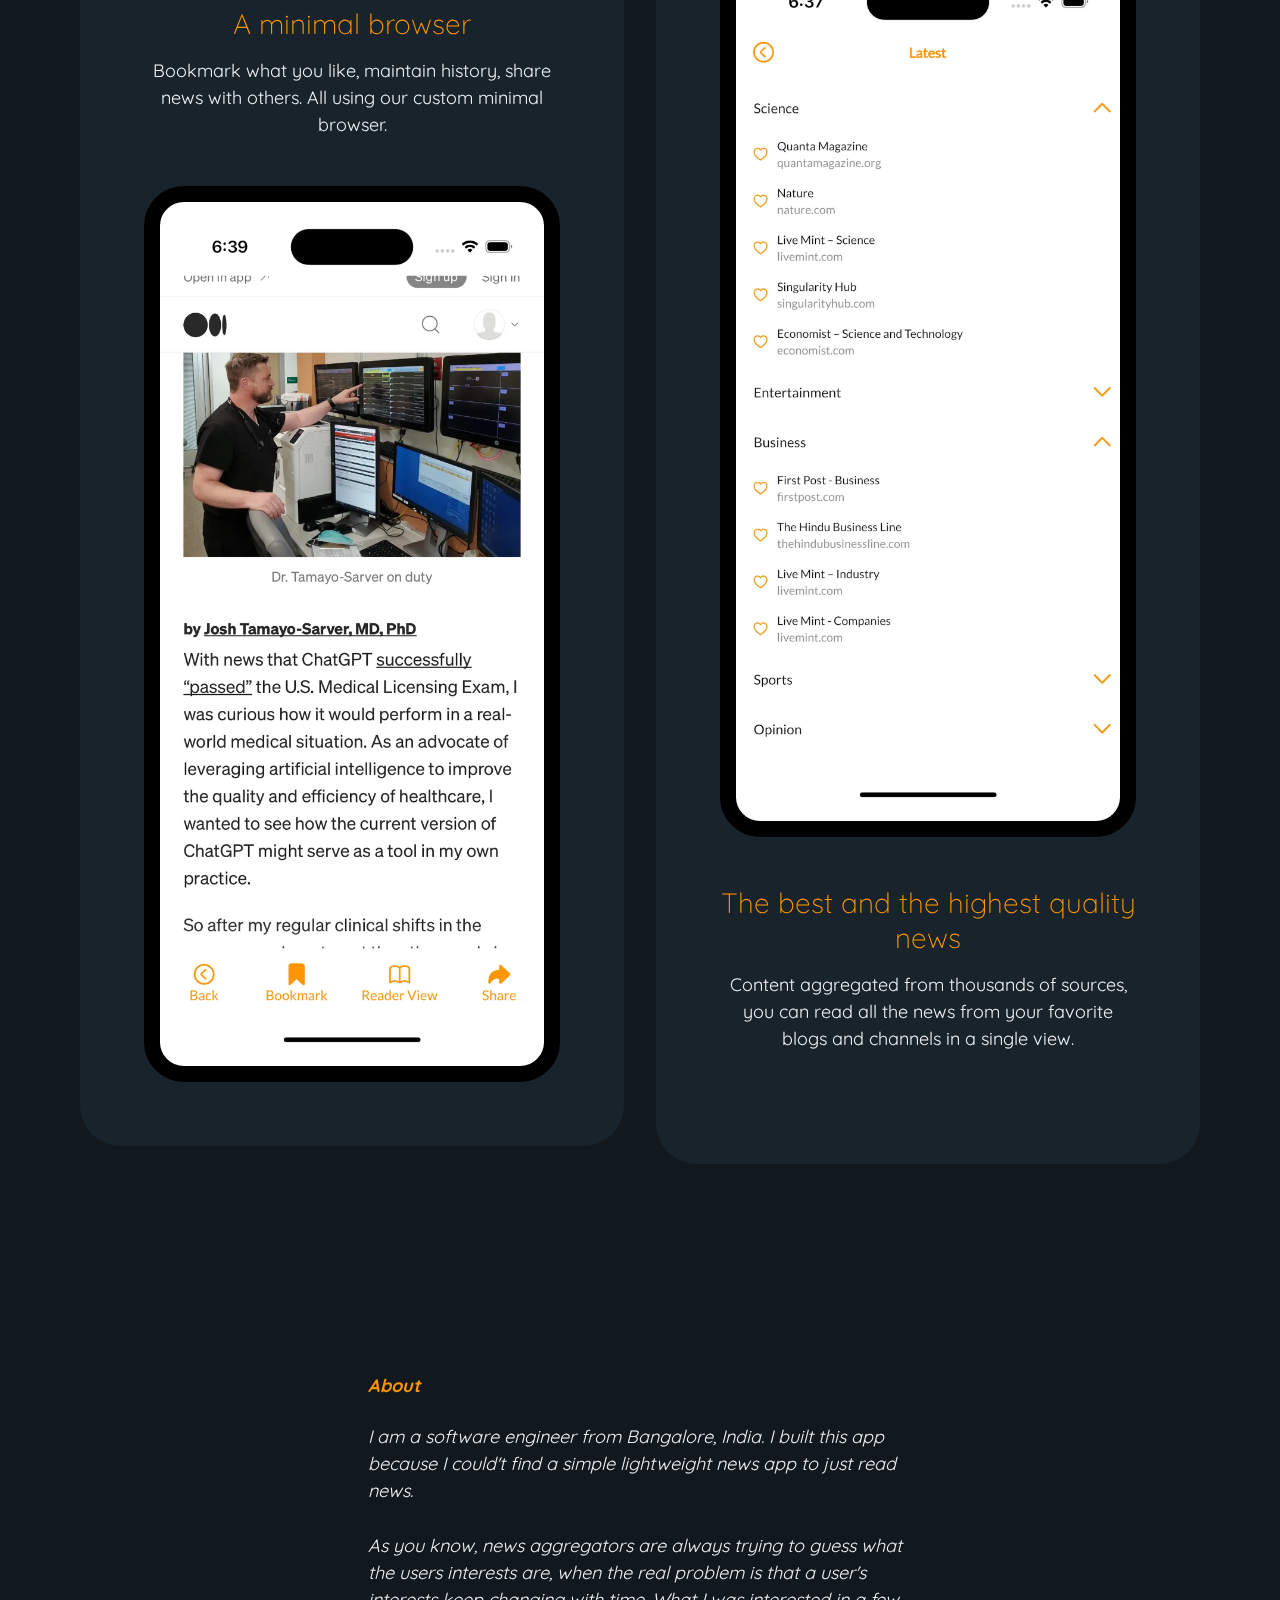
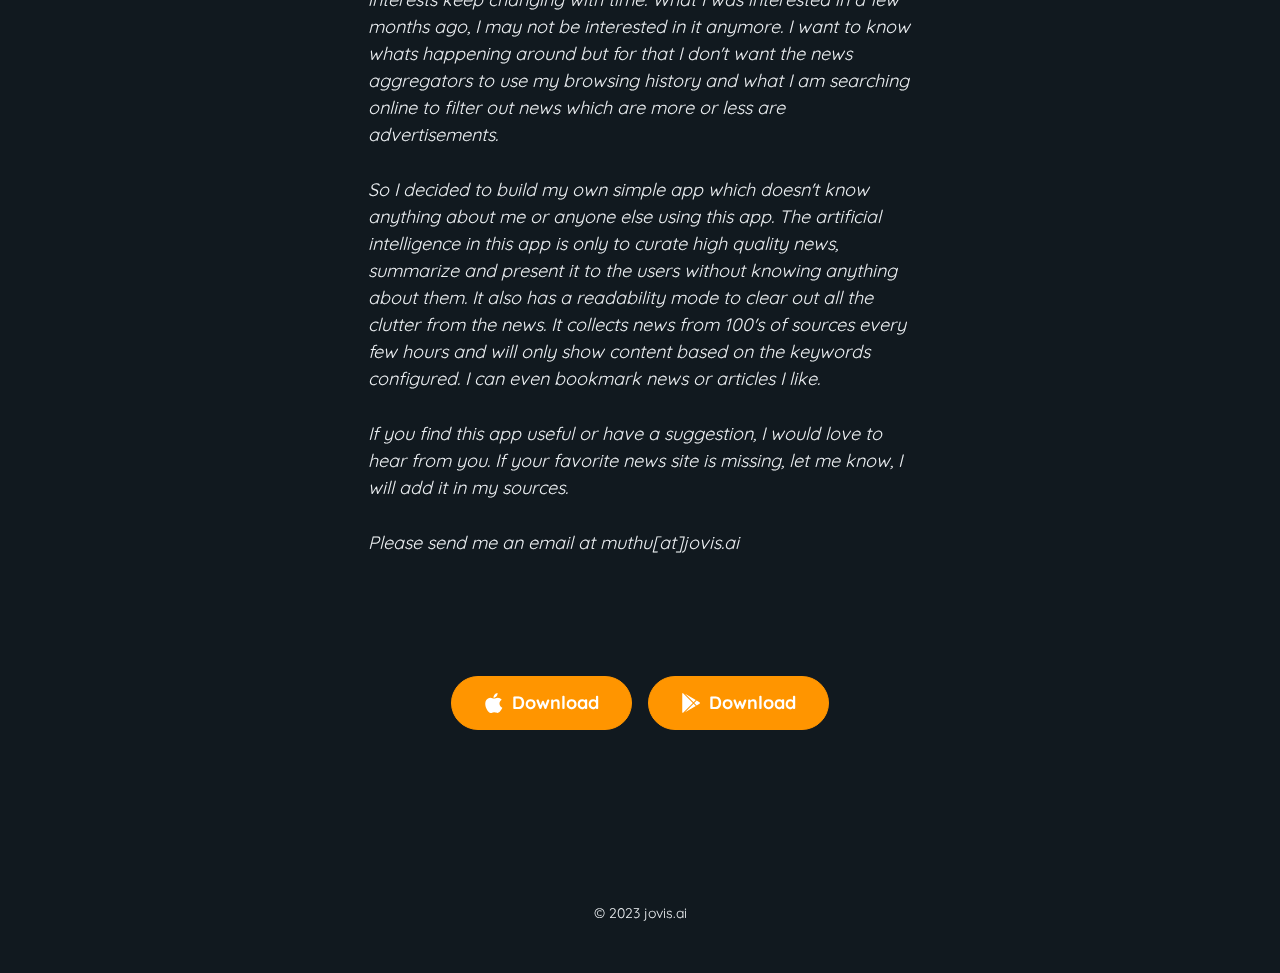
==== commit f935a6a9: "Privacy html updated" ====
--- a/index.html
+++ b/index.html
@@ -151,7 +151,7 @@
           <p>
 
             So I decided to build my own simple app which doesn't know anything about me or anyone else using this app.
-            The artificial intelligence in this app is only to curate high quality news and present it to the users
+            The artificial intelligence in this app is only to curate high quality news, summarize and present it to the users
             without knowing anything about them. It also has a readability mode to clear out all the clutter from the
             news. It collects news from 100's of sources every few hours and will only show content based on the
             keywords configured. I can even bookmark news or articles I like.
--- a/style.css
+++ b/style.css
@@ -715,8 +715,8 @@
 }
 
 .mobile {
-  border: 1.334vh solid #000000;
-  border-radius: var(--ui-radius-card);
+  border: 1rem solid #000000;
+  border-radius: 40px;
   padding: 1rem 0;
   background: white;
 }
@@ -780,4 +780,16 @@
 
 .line-container .l5 {
   left: 90%;
+}
+
+.privacy {
+  margin: 2rem 0;
+}
+
+.privacy-container {
+  left: 10%;
+  right: 10%;
+  position: absolute;
+  padding-bottom: 20vw;
+  padding-left: 0;
 }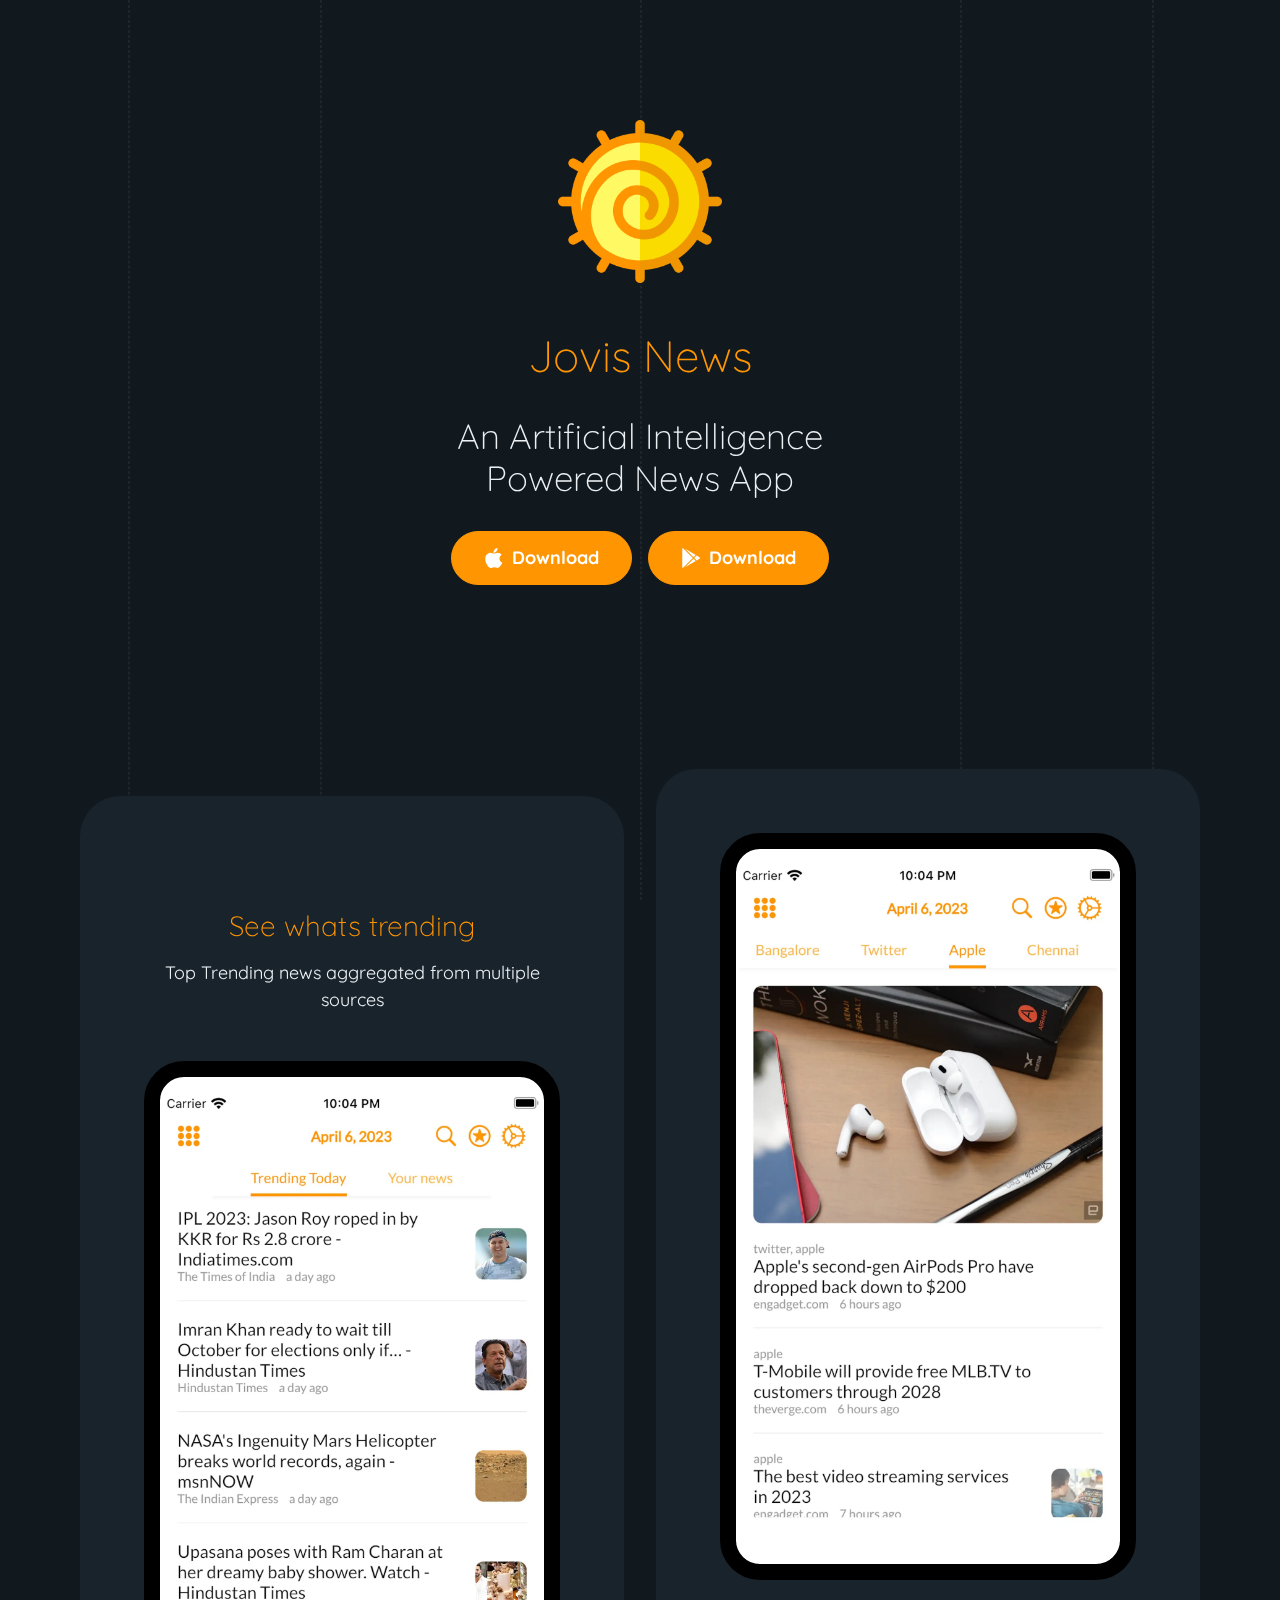
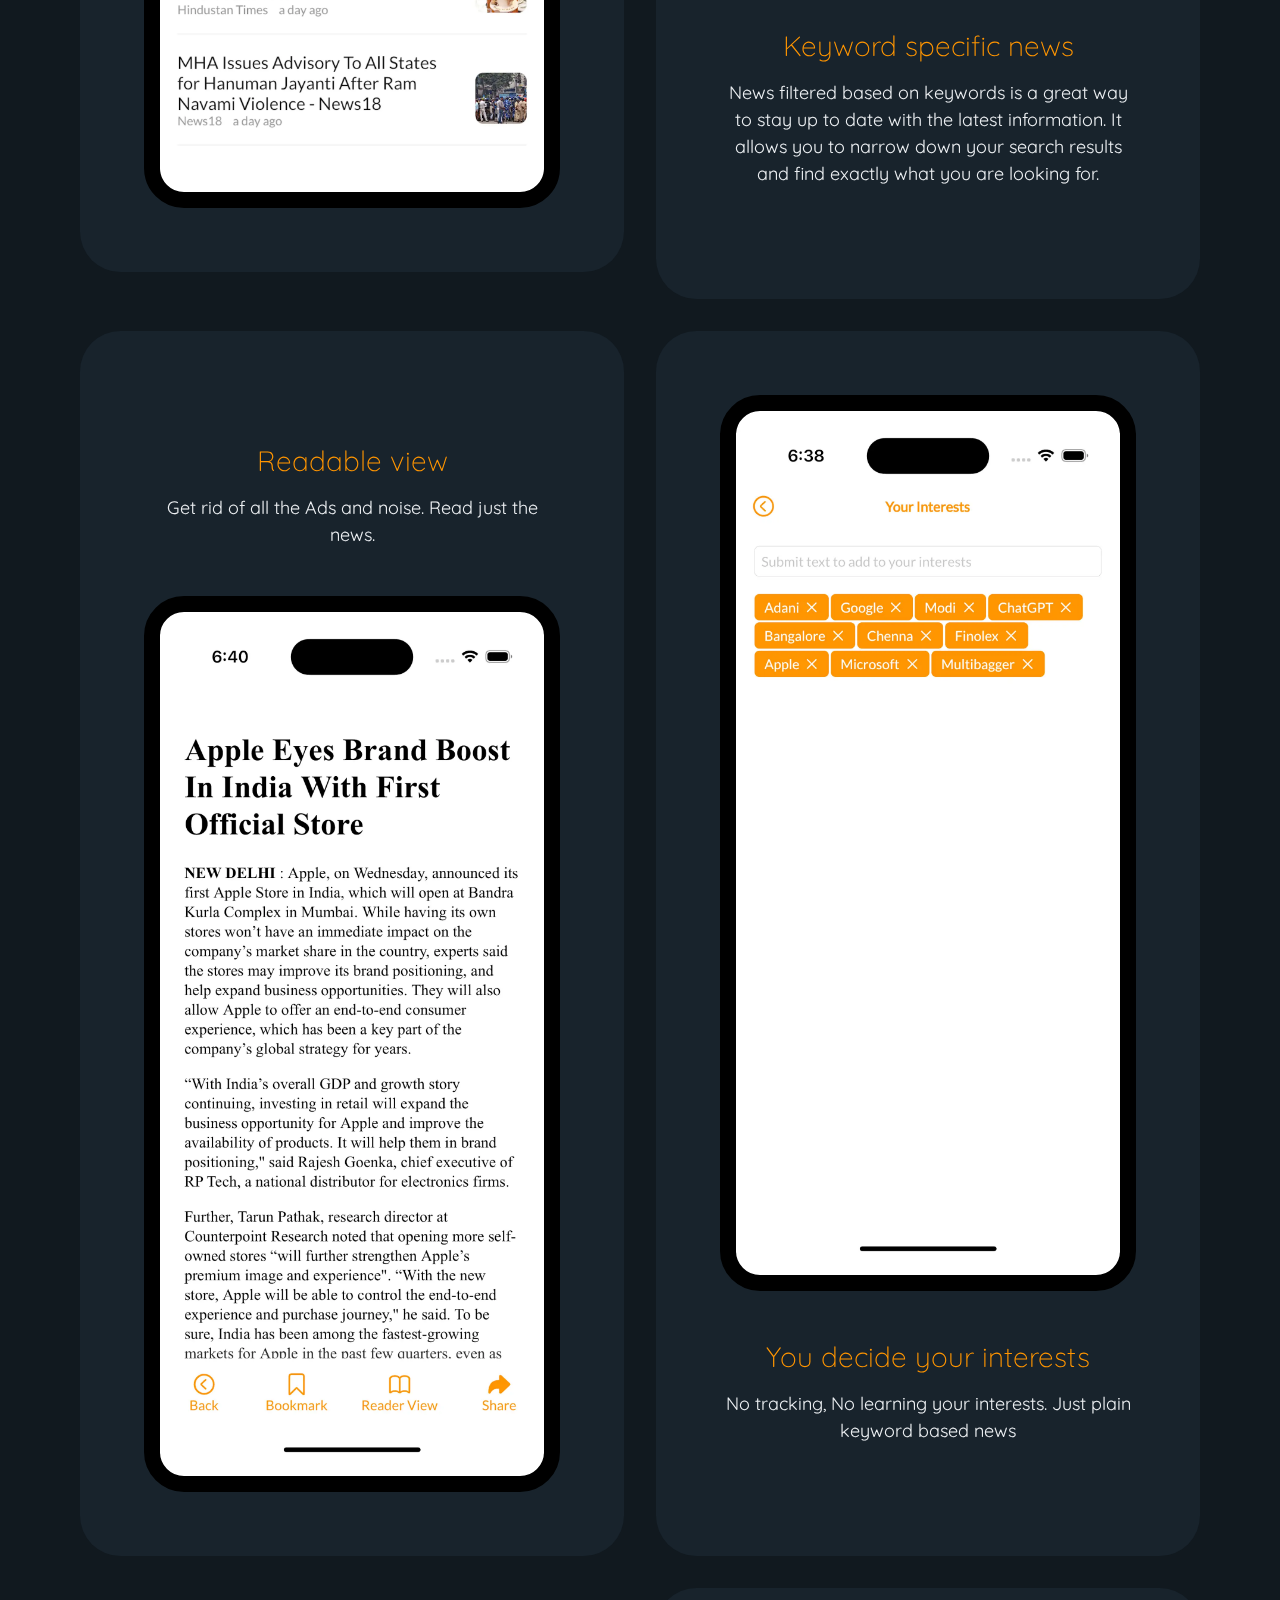
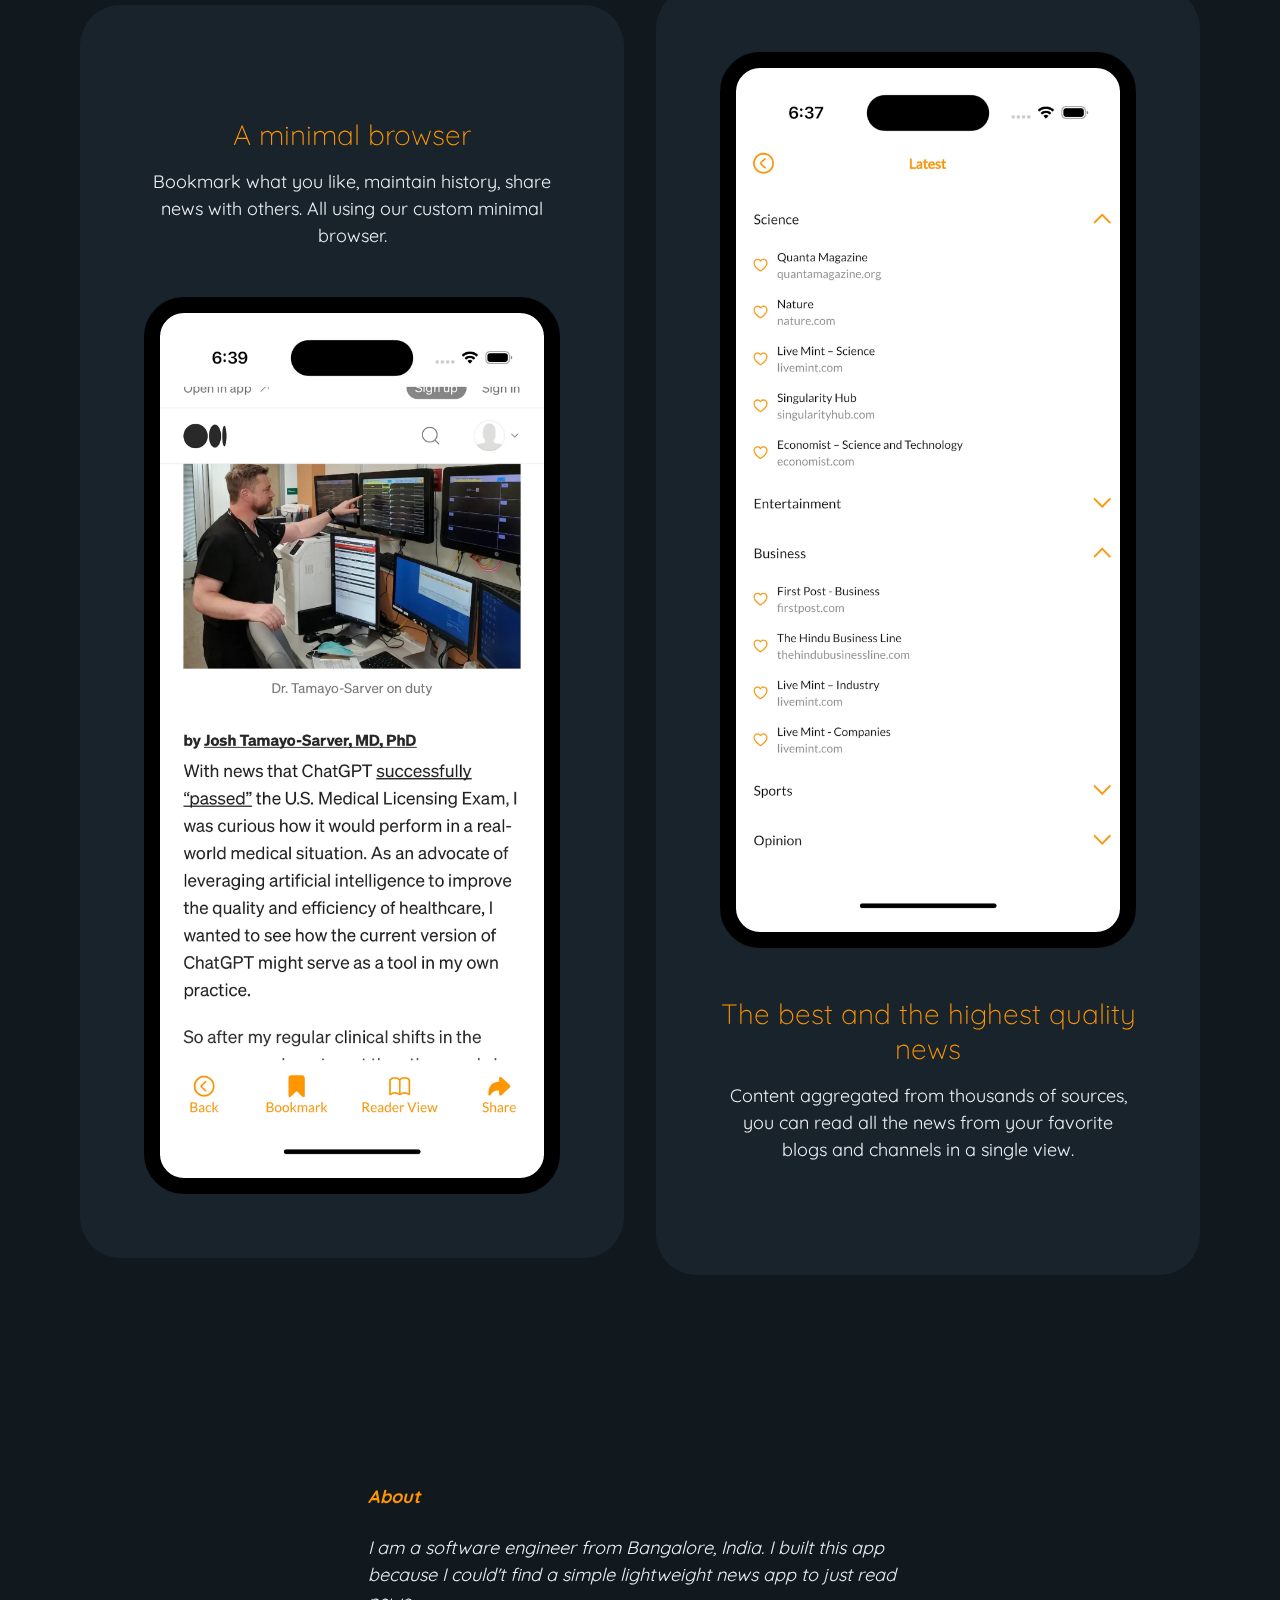
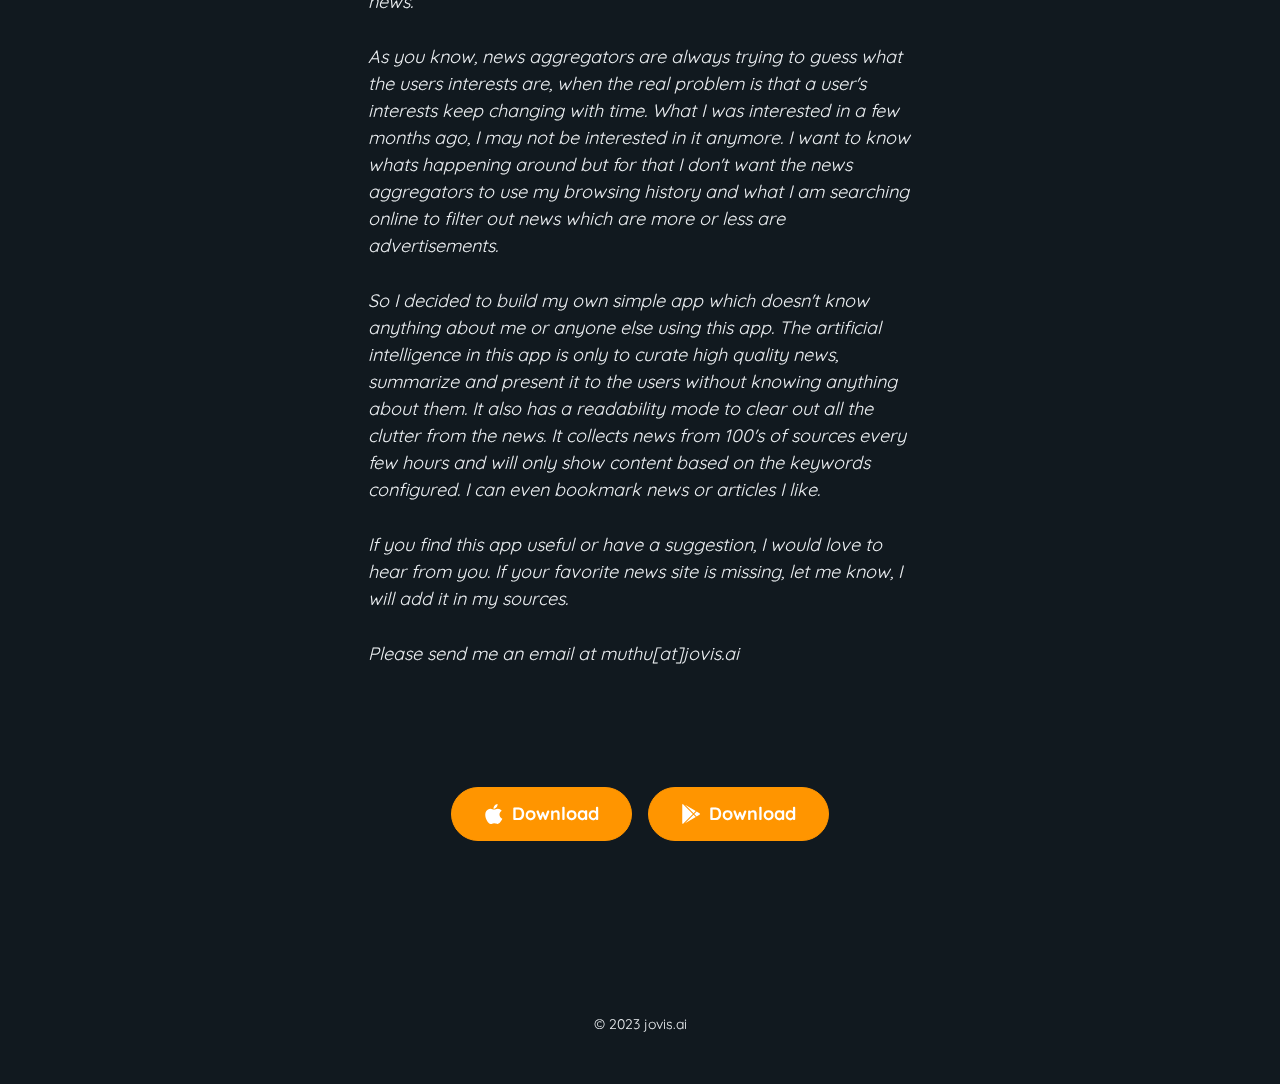
==== commit 3610c6f0: "icon changed" ====
--- a/index.html
+++ b/index.html
@@ -17,6 +17,9 @@
   <link rel="icon" type="image/png" sizes="32x32" href="/favicon-32x32.png">
   <link rel="icon" type="image/png" sizes="16x16" href="/favicon-16x16.png">
   <link rel="manifest" href="/site.webmanifest">
+  <link rel="mask-icon" href="/safari-pinned-tab.svg" color="#5bbad5">
+  <meta name="msapplication-TileColor" content="#da532c">
+  <meta name="theme-color" content="#ffffff">
 
   <meta property="og:title" content="Jovis News - An Artificial Intelligence Powered News App">
   <meta property="og:description" content="A revolutionary app that uses AI technology to curate news stories and provide users with personalized content.">
--- a/style.css
+++ b/style.css
@@ -703,6 +703,7 @@
 
 .logo_img{
   padding-bottom: 0.83em;
+  width: 30%;
 }
 
 .last-block{
